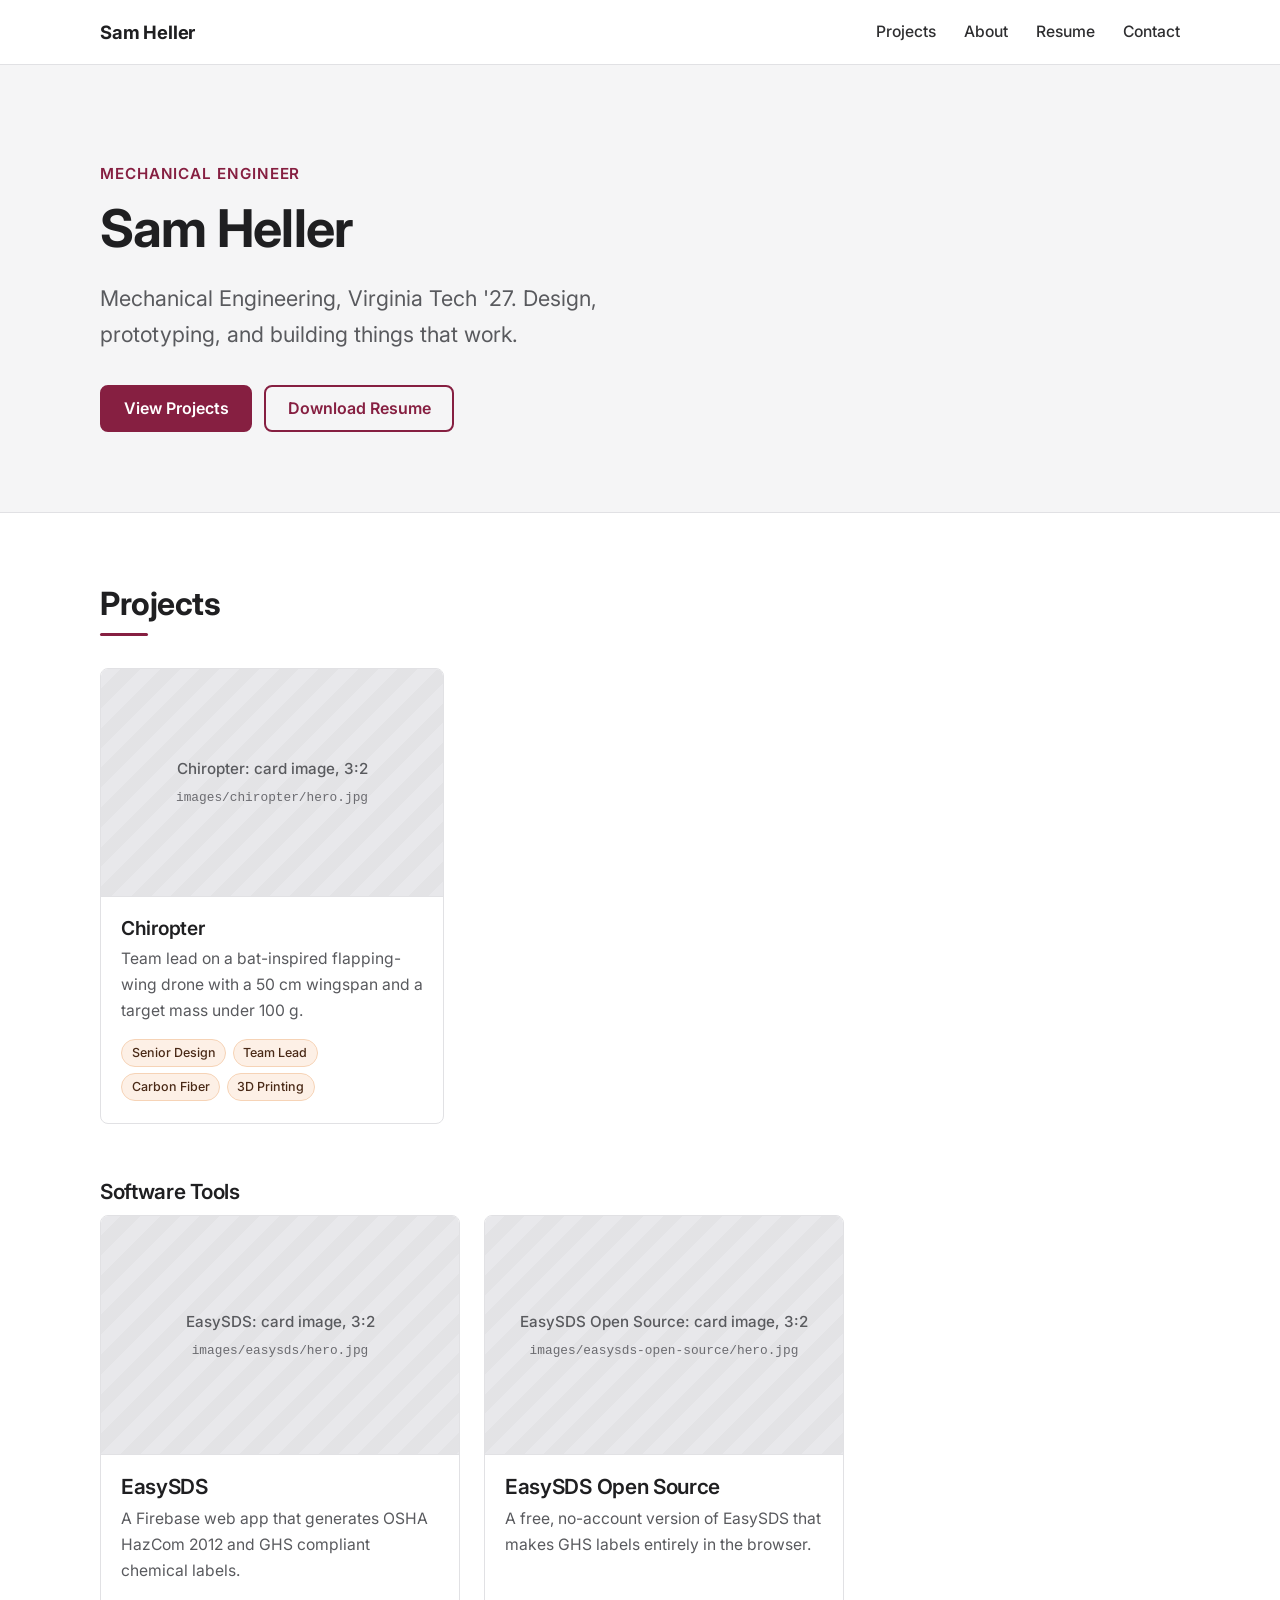
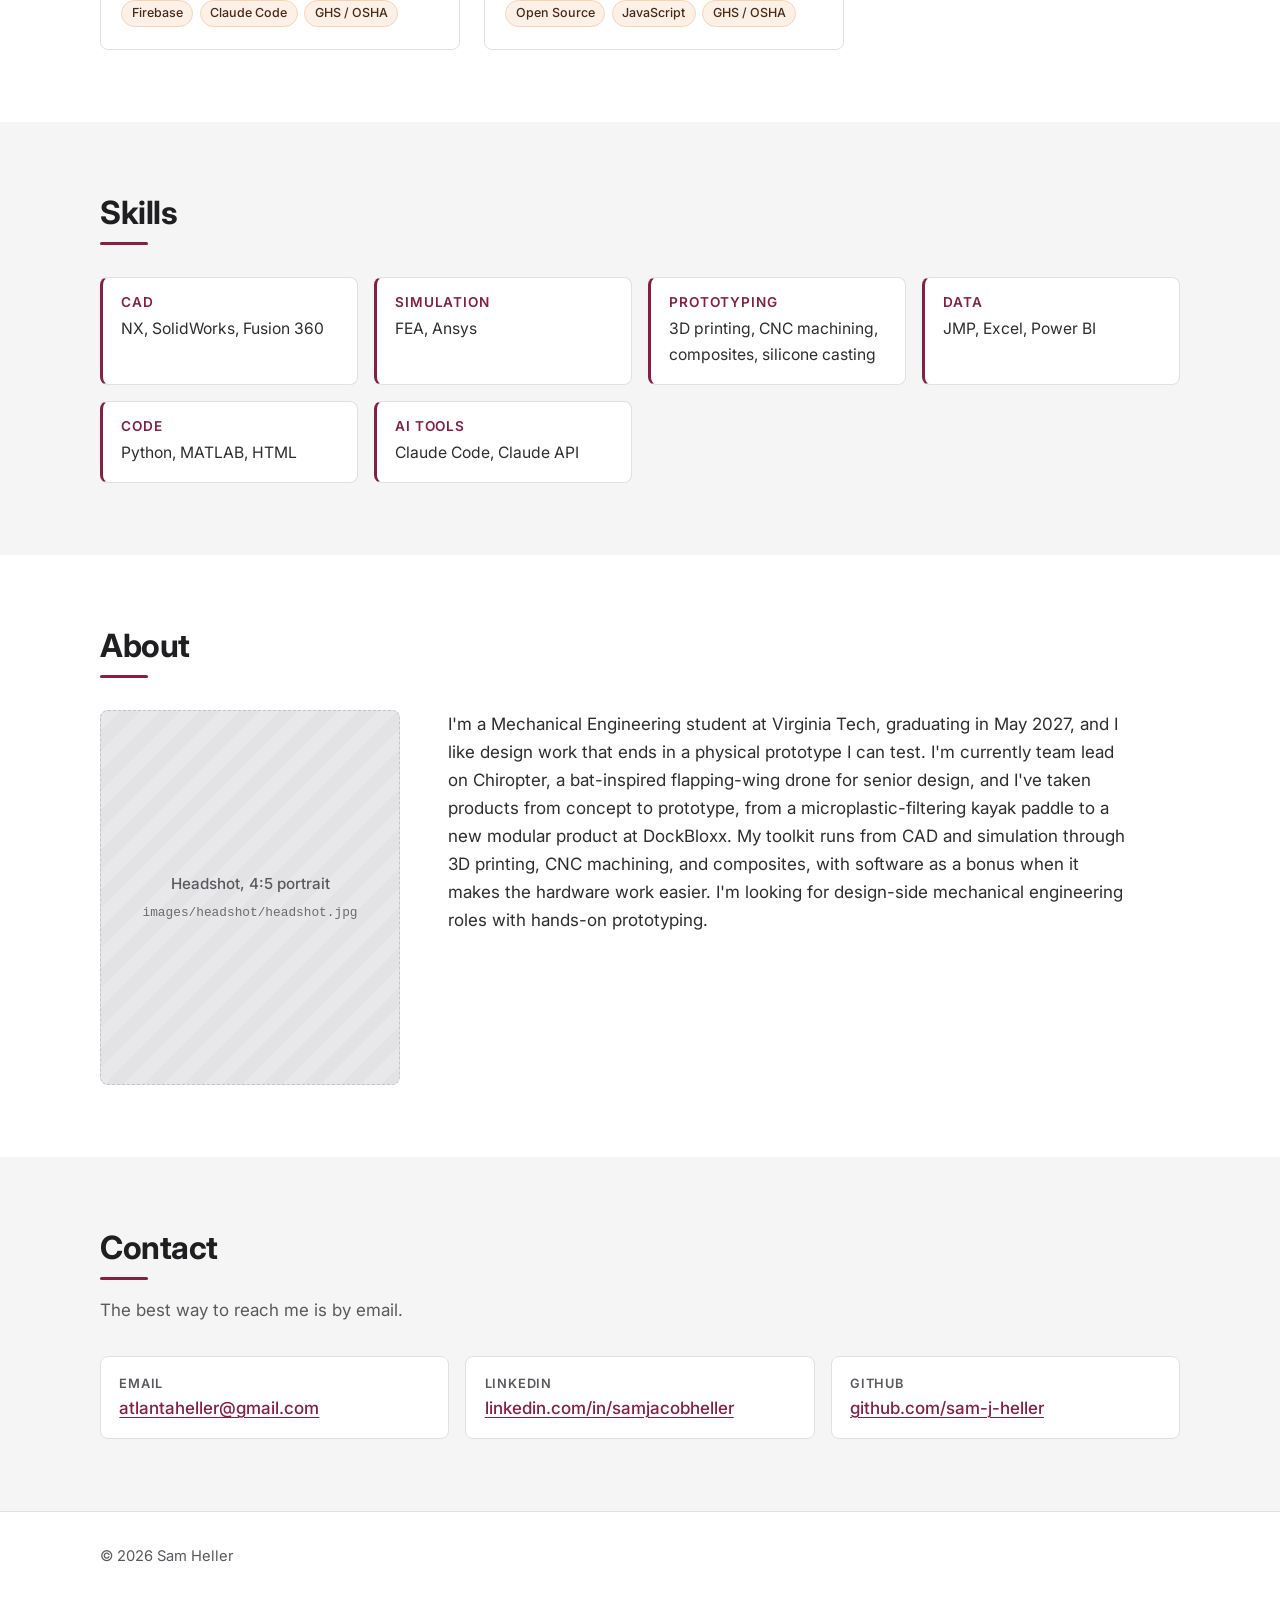
==== index.html @ e5d215e6 "Add EasySDS Open Source as its own project New page for the free, no-account version with Try It Liv" ====
<!DOCTYPE html>
<html lang="en">
<head>
  <meta charset="utf-8">
  <meta name="viewport" content="width=device-width, initial-scale=1">
  <title>Sam Heller | Mechanical Engineering Portfolio</title>
  <meta name="description" content="Sam Heller, Mechanical Engineering at Virginia Tech '27. Design, prototyping, and building things that work: flapping-wing drones, product design, composites, and CAD.">
  <meta property="og:type" content="website">
  <meta property="og:title" content="Sam Heller | Mechanical Engineering Portfolio">
  <meta property="og:description" content="Mechanical Engineering, Virginia Tech '27. Design, prototyping, and building things that work.">
  <!-- Open Graph requires an absolute URL, so this is the one place a full URL is used. -->
  <meta property="og:image" content="https://sam-j-heller.github.io/PersonalPortfolio/images/headshot/headshot.jpg">
  <meta property="og:url" content="https://sam-j-heller.github.io/PersonalPortfolio/">
  <link rel="icon" href="favicon.svg" type="image/svg+xml">
  <link rel="preconnect" href="https://fonts.googleapis.com">
  <link rel="preconnect" href="https://fonts.gstatic.com" crossorigin>
  <link rel="stylesheet" href="https://fonts.googleapis.com/css2?family=Inter:wght@400;500;600;700&amp;display=swap">
  <link rel="stylesheet" href="css/style.css">
  <script src="js/main.js"></script>
</head>
<body>
  <a class="skip-link" href="#main">Skip to content</a>

  <header class="site-header">
    <div class="container nav-bar">
      <a class="brand" href="index.html">Sam Heller</a>
      <button class="nav-toggle" type="button" aria-expanded="false" aria-controls="site-nav">
        <span class="visually-hidden">Menu</span>
        <span class="nav-toggle-bar" aria-hidden="true"></span>
      </button>
      <nav id="site-nav" class="site-nav" aria-label="Main">
        <ul>
          <li><a href="#projects">Projects</a></li>
          <li><a href="#about">About</a></li>
          <li><a href="resume/Sam_Heller_Resume.pdf" target="_blank" rel="noopener">Resume</a></li>
          <li><a href="#contact">Contact</a></li>
        </ul>
      </nav>
    </div>
  </header>

  <main id="main">

    <!-- ========== Hero ========== -->
    <section class="hero" aria-labelledby="hero-title">
      <div class="container">
        <p class="hero-eyebrow">Mechanical Engineer</p>
        <h1 id="hero-title">Sam Heller</h1>
        <p class="hero-tagline">Mechanical Engineering, Virginia Tech '27. Design, prototyping, and building things that work.</p>
        <div class="btn-row">
          <a class="btn btn-primary" href="#projects">View Projects</a>
          <a class="btn btn-secondary" href="resume/Sam_Heller_Resume.pdf" target="_blank" rel="noopener">Download Resume</a>
        </div>
      </div>
    </section>

    <!-- ========== Projects ========== -->
    <section id="projects" class="section" aria-labelledby="projects-title">
      <div class="container">
        <div class="section-head">
          <h2 id="projects-title">Projects</h2>
        </div>

        <div class="card-grid">

          <!-- Card: Chiropter -->
          <article class="card">
            <!-- REPLACE WITH: <img class="ratio-3x2" src="images/chiropter/hero.jpg" alt="Chiropter bat-inspired flapping-wing drone" loading="lazy" width="1600" height="1067"> -->
            <div class="ph ratio-3x2" role="img" aria-label="Placeholder for Chiropter project image">
              <span>Chiropter: card image, 3:2</span>
              <code>images/chiropter/hero.jpg</code>
            </div>
            <div class="card-body">
              <h3><a class="card-link" href="projects/chiropter.html">Chiropter</a></h3>
              <p>Team lead on a bat-inspired flapping-wing drone with a 50 cm wingspan and a target mass under 100 g.</p>
              <ul class="tags" aria-label="Tags">
                <li>Senior Design</li>
                <li>Team Lead</li>
                <li>Carbon Fiber</li>
                <li>3D Printing</li>
              </ul>
            </div>
          </article>

        </div>

        <!-- Software tools: secondary to the ME work above -->
        <div class="subsection">
          <h3>Software Tools</h3>
          <div class="card-grid card-grid-small">

            <!-- Card: EasySDS -->
            <article class="card">
              <!-- REPLACE WITH: <img class="ratio-3x2" src="images/easysds/hero.jpg" alt="EasySDS chemical label generator interface" loading="lazy" width="1600" height="1067"> -->
              <div class="ph ratio-3x2" role="img" aria-label="Placeholder for EasySDS project image">
                <span>EasySDS: card image, 3:2</span>
                <code>images/easysds/hero.jpg</code>
              </div>
              <div class="card-body">
                <h3><a class="card-link" href="projects/easysds.html">EasySDS</a></h3>
                <p>A Firebase web app that generates OSHA HazCom 2012 and GHS compliant chemical labels.</p>
                <ul class="tags" aria-label="Tags">
                  <li>Firebase</li>
                  <li>Claude Code</li>
                  <li>GHS / OSHA</li>
                </ul>
              </div>
            </article>

            <!-- Card: EasySDS Open Source -->
            <article class="card">
              <!-- REPLACE WITH: <img class="ratio-3x2" src="images/easysds-open-source/hero.jpg" alt="EasySDS Open Source label maker in the browser" loading="lazy" width="1600" height="1067"> -->
              <div class="ph ratio-3x2" role="img" aria-label="Placeholder for EasySDS Open Source project image">
                <span>EasySDS Open Source: card image, 3:2</span>
                <code>images/easysds-open-source/hero.jpg</code>
              </div>
              <div class="card-body">
                <h3><a class="card-link" href="projects/easysds-open-source.html">EasySDS Open Source</a></h3>
                <p>A free, no-account version of EasySDS that makes GHS labels entirely in the browser.</p>
                <ul class="tags" aria-label="Tags">
                  <li>Open Source</li>
                  <li>JavaScript</li>
                  <li>GHS / OSHA</li>
                </ul>
              </div>
            </article>

          </div>
        </div>
      </div>
    </section>

    <!-- ========== Skills ========== -->
    <section id="skills" class="section section-alt" aria-labelledby="skills-title">
      <div class="container">
        <div class="section-head">
          <h2 id="skills-title">Skills</h2>
        </div>
        <div class="skills-grid">
          <div class="skill-group">
            <h3>CAD</h3>
            <p>NX, SolidWorks, Fusion 360</p>
          </div>
          <div class="skill-group">
            <h3>Simulation</h3>
            <p>FEA, Ansys</p>
          </div>
          <div class="skill-group">
            <h3>Prototyping</h3>
            <p>3D printing, CNC machining, composites, silicone casting</p>
          </div>
          <div class="skill-group">
            <h3>Data</h3>
            <p>JMP, Excel, Power BI</p>
          </div>
          <div class="skill-group">
            <h3>Code</h3>
            <p>Python, MATLAB, HTML</p>
          </div>
          <div class="skill-group">
            <h3>AI Tools</h3>
            <p>Claude Code, Claude API</p>
          </div>
        </div>
      </div>
    </section>

    <!-- ========== About ========== -->
    <section id="about" class="section" aria-labelledby="about-title">
      <div class="container">
        <div class="section-head">
          <h2 id="about-title">About</h2>
        </div>
        <div class="about-grid">
          <!-- REPLACE WITH: <img class="ratio-4x5" src="images/headshot/headshot.jpg" alt="Sam Heller" width="800" height="1000"> -->
          <div class="ph ratio-4x5" role="img" aria-label="Placeholder for headshot of Sam Heller">
            <span>Headshot, 4:5 portrait</span>
            <code>images/headshot/headshot.jpg</code>
          </div>
          <div class="about-text">
            <!-- DRAFT: Sam to edit -->
            <p>I'm a Mechanical Engineering student at Virginia Tech, graduating in May 2027, and I like design work that ends in a physical prototype I can test. I'm currently team lead on Chiropter, a bat-inspired flapping-wing drone for senior design, and I've taken products from concept to prototype, from a microplastic-filtering kayak paddle to a new modular product at DockBloxx. My toolkit runs from CAD and simulation through 3D printing, CNC machining, and composites, with software as a bonus when it makes the hardware work easier. I'm looking for design-side mechanical engineering roles with hands-on prototyping.</p>
          </div>
        </div>
      </div>
    </section>

    <!-- ========== Contact ========== -->
    <section id="contact" class="section section-alt" aria-labelledby="contact-title">
      <div class="container">
        <div class="section-head">
          <h2 id="contact-title">Contact</h2>
          <p>The best way to reach me is by email.</p>
        </div>
        <ul class="contact-list">
          <li>
            <span class="contact-label">Email</span>
            <a href="mailto:atlantaheller@gmail.com">atlantaheller@gmail.com</a>
          </li>
          <li>
            <span class="contact-label">LinkedIn</span>
            <a href="https://www.linkedin.com/in/samjacobheller" target="_blank" rel="noopener">linkedin.com/in/samjacobheller</a>
          </li>
          <li>
            <span class="contact-label">GitHub</span>
            <a href="https://github.com/sam-j-heller" target="_blank" rel="noopener">github.com/sam-j-heller</a>
          </li>
        </ul>
      </div>
    </section>

  </main>

  <footer class="site-footer">
    <div class="container">
      <p>&copy; 2026 Sam Heller</p>
    </div>
  </footer>
</body>
</html>
---- css/style.css ----
/* ==========================================================================
   Sam Heller portfolio: shared stylesheet
   ========================================================================== */

:root {
  --maroon: #861F41;        /* Chicago Maroon: primary accent */
  --maroon-dark: #6a1833;
  --orange: #E5751F;        /* Burnt Orange: small highlights only */
  --orange-tint: #fdf0e6;
  --text: #2e2e30;
  --muted: #595a5e;
  --bg: #ffffff;
  --bg-alt: #f5f5f6;
  --border: #e1e1e4;
  --ph-bg: #e8e8eb;
  --radius: 8px;
  --max: 1120px;
  --header-h: 64px;
  --font: "Inter", system-ui, -apple-system, "Segoe UI", Roboto, Helvetica, Arial, sans-serif;
}

*,
*::before,
*::after { box-sizing: border-box; }

html {
  scroll-behavior: smooth;
  -webkit-text-size-adjust: 100%;
}

@media (prefers-reduced-motion: reduce) {
  html { scroll-behavior: auto; }
  *, *::before, *::after { transition: none !important; }
}

body {
  margin: 0;
  font-family: var(--font);
  font-size: 1.0625rem;
  line-height: 1.65;
  color: var(--text);
  background: var(--bg);
  overflow-x: hidden;
}

img { max-width: 100%; display: block; }

h1, h2, h3 {
  line-height: 1.2;
  color: #1f1f21;
  margin: 0 0 0.5em;
  letter-spacing: -0.015em;
}
h1 { font-size: clamp(2.1rem, 5vw, 3.25rem); font-weight: 700; }
h2 { font-size: clamp(1.5rem, 3vw, 2rem); font-weight: 700; }
h3 { font-size: 1.2rem; font-weight: 600; }

p { margin: 0 0 1em; }

a {
  color: var(--maroon);
  text-decoration-thickness: 1px;
  text-underline-offset: 3px;
}
a:hover { text-decoration-color: var(--orange); text-decoration-thickness: 2px; }

:focus-visible {
  outline: 3px solid var(--maroon);
  outline-offset: 3px;
  border-radius: 2px;
}

.container {
  width: 100%;
  max-width: var(--max);
  margin: 0 auto;
  padding: 0 1.25rem;
}

.visually-hidden {
  position: absolute !important;
  width: 1px; height: 1px;
  padding: 0; margin: -1px;
  overflow: hidden; clip: rect(0 0 0 0);
  white-space: nowrap; border: 0;
}

.skip-link {
  position: absolute;
  left: 1rem; top: -100px;
  z-index: 100;
  background: var(--maroon);
  color: #fff;
  padding: 0.6rem 1rem;
  border-radius: var(--radius);
}
.skip-link:focus { top: 0.75rem; }

/* ---------- Header / nav ---------- */

.site-header {
  position: sticky;
  top: 0;
  z-index: 50;
  background: rgba(255, 255, 255, 0.96);
  border-bottom: 1px solid var(--border);
}

.nav-bar {
  display: flex;
  align-items: center;
  justify-content: space-between;
  min-height: var(--header-h);
  gap: 1rem;
}

.brand {
  font-weight: 700;
  font-size: 1.15rem;
  color: #1f1f21;
  text-decoration: none;
  letter-spacing: -0.01em;
}
.brand:hover { color: var(--maroon); }

.site-nav ul {
  list-style: none;
  margin: 0;
  padding: 0;
  display: flex;
  flex-wrap: wrap;
  gap: 0.25rem 1.75rem;
}

.site-nav a {
  position: relative;
  display: inline-block;
  padding: 0.35rem 0;
  color: var(--text);
  font-weight: 500;
  font-size: 0.98rem;
  text-decoration: none;
}
.site-nav a::after {
  content: "";
  position: absolute;
  left: 0; right: 0; bottom: 0;
  height: 2px;
  background: var(--maroon);
  transform: scaleX(0);
  transform-origin: left;
  transition: transform 0.2s ease;
}
.site-nav a:hover { color: var(--maroon); }
.site-nav a:hover::after,
.site-nav a:focus-visible::after { transform: scaleX(1); }

.nav-toggle {
  display: none;
  align-items: center;
  justify-content: center;
  width: 44px; height: 44px;
  padding: 0;
  background: transparent;
  border: 1px solid var(--border);
  border-radius: var(--radius);
  cursor: pointer;
}
.nav-toggle-bar,
.nav-toggle-bar::before,
.nav-toggle-bar::after {
  display: block;
  width: 20px; height: 2px;
  background: var(--text);
  border-radius: 1px;
  transition: transform 0.2s ease, background 0.2s ease;
}
.nav-toggle-bar { position: relative; }
.nav-toggle-bar::before,
.nav-toggle-bar::after { content: ""; position: absolute; left: 0; }
.nav-toggle-bar::before { top: -6px; }
.nav-toggle-bar::after { top: 6px; }
.nav-toggle[aria-expanded="true"] .nav-toggle-bar { background: transparent; }
.nav-toggle[aria-expanded="true"] .nav-toggle-bar::before { transform: translateY(6px) rotate(45deg); }
.nav-toggle[aria-expanded="true"] .nav-toggle-bar::after { transform: translateY(-6px) rotate(-45deg); }

@media (max-width: 720px) {
  /* The .js class is added by main.js; without JS the nav simply wraps. */
  .js .nav-toggle { display: inline-flex; }
  .js .site-nav {
    display: none;
    position: absolute;
    top: 100%; left: 0; right: 0;
    background: #fff;
    border-bottom: 1px solid var(--border);
    box-shadow: 0 8px 16px rgba(0, 0, 0, 0.06);
  }
  .js .site-nav.is-open { display: block; }
  .js .site-nav ul {
    flex-direction: column;
    gap: 0;
    padding: 0.5rem 1.25rem 1rem;
  }
  .js .site-nav a { display: block; padding: 0.75rem 0; }
  .js .site-nav li + li { border-top: 1px solid var(--border); }
  .js .site-nav a::after { display: none; }
}

/* ---------- Buttons ---------- */

.btn {
  display: inline-flex;
  align-items: center;
  gap: 0.5rem;
  padding: 0.75rem 1.35rem;
  border-radius: var(--radius);
  border: 2px solid var(--maroon);
  font-weight: 600;
  font-size: 1rem;
  line-height: 1.2;
  text-decoration: none;
  transition: background 0.15s ease, color 0.15s ease, border-color 0.15s ease;
}
.btn-primary { background: var(--maroon); color: #fff; }
.btn-primary:hover { background: var(--maroon-dark); border-color: var(--orange); }
.btn-secondary { background: transparent; color: var(--maroon); }
.btn-secondary:hover { background: var(--orange-tint); border-color: var(--orange); }

.btn-row { display: flex; flex-wrap: wrap; gap: 0.75rem; }

/* ---------- Sections ---------- */

.section { padding: 4.5rem 0; scroll-margin-top: var(--header-h); }
.section-alt { background: var(--bg-alt); }

.section-head { margin-bottom: 2rem; }
.section-head h2::after {
  content: "";
  display: block;
  width: 48px; height: 3px;
  margin-top: 0.6rem;
  background: var(--maroon);
  border-radius: 2px;
}
.section-head p { color: var(--muted); max-width: 60ch; margin-top: 0.75rem; }

.subsection { margin-top: 3.5rem; }
.subsection h3 { font-size: 1.3rem; }

/* ---------- Hero ---------- */

.hero {
  padding: 6rem 0 5rem;
  background: var(--bg-alt);
  border-bottom: 1px solid var(--border);
}
.hero-eyebrow {
  color: var(--maroon);
  font-weight: 600;
  font-size: 0.95rem;
  letter-spacing: 0.06em;
  text-transform: uppercase;
  margin-bottom: 0.75rem;
}
.hero h1 { margin-bottom: 0.4em; }
.hero-tagline {
  font-size: clamp(1.1rem, 2.2vw, 1.35rem);
  color: var(--muted);
  max-width: 44ch;
  margin-bottom: 2rem;
}

/* ---------- Image placeholders + media ---------- */
/* A placeholder (.ph) and its replacement <img> share the same ratio class,
   so swapping one for the other does not change the layout. */

.ratio-16x9 { aspect-ratio: 16 / 9; }
.ratio-3x2  { aspect-ratio: 3 / 2; }
.ratio-4x3  { aspect-ratio: 4 / 3; }
.ratio-4x5  { aspect-ratio: 4 / 5; }

img.ratio-16x9, img.ratio-3x2, img.ratio-4x3, img.ratio-4x5 {
  width: 100%;
  height: auto;
  object-fit: cover;
  background: var(--ph-bg);
}

.ph {
  width: 100%;
  display: flex;
  flex-direction: column;
  align-items: center;
  justify-content: center;
  gap: 0.35rem;
  padding: 1rem;
  text-align: center;
  color: var(--muted);
  font-size: 0.95rem;
  font-weight: 500;
  background:
    repeating-linear-gradient(135deg, transparent 0 14px, rgba(0, 0, 0, 0.025) 14px 28px),
    var(--ph-bg);
  border: 1px dashed #c4c4ca;
}
.ph code {
  font-size: 0.8rem;
  font-weight: 400;
  color: #6b6b70;
  word-break: break-all;
}

/* ---------- Project cards ---------- */

.card-grid {
  display: grid;
  grid-template-columns: repeat(auto-fill, minmax(min(100%, 300px), 1fr));
  gap: 1.5rem;
}

.card {
  position: relative;
  display: flex;
  flex-direction: column;
  background: #fff;
  border: 1px solid var(--border);
  border-radius: var(--radius);
  overflow: hidden;
  transition: box-shadow 0.2s ease, transform 0.2s ease, border-color 0.2s ease;
}
.card:hover {
  border-color: var(--orange);
  box-shadow: 0 10px 24px rgba(0, 0, 0, 0.08);
  transform: translateY(-2px);
}
.card:focus-within { outline: 3px solid var(--maroon); outline-offset: 3px; }
.card .ph, .card img { border: 0; border-bottom: 1px solid var(--border); }

.card-body { padding: 1.25rem 1.25rem 1.4rem; display: flex; flex-direction: column; flex: 1; }
.card-body h3 { margin-bottom: 0.4rem; }
.card-body p { color: var(--muted); font-size: 0.98rem; flex: 1; }

.card-link { color: #1f1f21; text-decoration: none; }
.card-link:focus-visible { outline: none; }
/* Makes the whole card clickable while keeping a single link in the markup. */
.card-link::after { content: ""; position: absolute; inset: 0; }
.card:hover .card-link { color: var(--maroon); }

.card-grid-small { grid-template-columns: repeat(auto-fill, minmax(min(100%, 300px), 360px)); }

/* ---------- Tags ---------- */

.tags {
  list-style: none;
  margin: 0;
  padding: 0;
  display: flex;
  flex-wrap: wrap;
  gap: 0.4rem;
}
.tags li {
  font-size: 0.78rem;
  font-weight: 500;
  color: #4a2a17;
  background: var(--orange-tint);
  border: 1px solid #f6d3b6;
  padding: 0.15rem 0.6rem;
  border-radius: 999px;
}

/* ---------- Skills ---------- */

.skills-grid {
  display: grid;
  grid-template-columns: repeat(auto-fill, minmax(min(100%, 240px), 1fr));
  gap: 1rem;
}
.skill-group {
  background: #fff;
  border: 1px solid var(--border);
  border-left: 3px solid var(--maroon);
  border-radius: var(--radius);
  padding: 1rem 1.15rem;
}
.skill-group h3 {
  font-size: 0.85rem;
  text-transform: uppercase;
  letter-spacing: 0.06em;
  color: var(--maroon);
  margin-bottom: 0.35rem;
}
.skill-group p { margin: 0; font-size: 0.98rem; }

/* ---------- About ---------- */

.about-grid {
  display: grid;
  grid-template-columns: minmax(0, 300px) minmax(0, 1fr);
  gap: 3rem;
  align-items: start;
}
.about-grid .ph, .about-grid img { border-radius: var(--radius); }
.about-text p { max-width: 62ch; }

@media (max-width: 720px) {
  .about-grid { grid-template-columns: 1fr; gap: 1.75rem; }
  .about-grid .ph, .about-grid img { max-width: 280px; }
}

/* ---------- Contact ---------- */

.contact-list {
  list-style: none;
  margin: 0;
  padding: 0;
  display: grid;
  grid-template-columns: repeat(auto-fill, minmax(min(100%, 260px), 1fr));
  gap: 1rem;
}
.contact-list li {
  background: #fff;
  border: 1px solid var(--border);
  border-radius: var(--radius);
  padding: 1rem 1.15rem;
}
.contact-label {
  display: block;
  font-size: 0.8rem;
  font-weight: 600;
  text-transform: uppercase;
  letter-spacing: 0.06em;
  color: var(--muted);
}
.contact-list a { font-weight: 500; word-break: break-word; }

/* ---------- Footer ---------- */

.site-footer {
  border-top: 1px solid var(--border);
  padding: 2rem 0;
  color: var(--muted);
  font-size: 0.92rem;
}
.site-footer p { margin: 0; }

/* ---------- Project pages ---------- */

.project-head { padding-block: 3rem 2rem; }
.back-link {
  display: inline-block;
  margin-bottom: 1.5rem;
  font-weight: 500;
  font-size: 0.95rem;
  text-decoration: none;
}
.back-link:hover { text-decoration: underline; text-decoration-color: var(--orange); }

.lede {
  font-size: clamp(1.1rem, 2vw, 1.3rem);
  color: var(--muted);
  max-width: 60ch;
}

.facts {
  display: grid;
  grid-template-columns: repeat(auto-fit, minmax(min(100%, 200px), 1fr));
  gap: 1rem 2rem;
  margin: 2rem 0 0;
  padding: 1.25rem 0;
  border-top: 1px solid var(--border);
  border-bottom: 1px solid var(--border);
}
.facts dt {
  font-size: 0.78rem;
  font-weight: 600;
  text-transform: uppercase;
  letter-spacing: 0.06em;
  color: var(--maroon);
}
.facts dd { margin: 0.15rem 0 0; font-size: 0.98rem; }

.project-head .btn-row { margin-top: 1.75rem; }

.project-hero .ph, .project-hero img { border-radius: var(--radius); }

.prose { max-width: 72ch; padding: 3rem 0 1rem; }
.prose section { margin-bottom: 2.5rem; scroll-margin-top: var(--header-h); }
.prose ul { padding-left: 1.25rem; margin: 0 0 1em; }
.prose li { margin-bottom: 0.5rem; }
.prose li strong { color: #1f1f21; }

/* Bracketed "[Add: ...]" notes for Sam to fill in. Search the HTML for "todo". */
.todo {
  background: var(--orange-tint);
  color: #6b3410;
  padding: 0 0.3em;
  border-radius: 3px;
  font-style: italic;
}

/* Comparison tables scroll sideways on their own at phone width. */
.table-wrap { overflow-x: auto; margin: 0 0 1em; }
.compare {
  width: 100%;
  min-width: 560px;
  border-collapse: collapse;
  font-size: 0.95rem;
}
.compare th, .compare td {
  text-align: left;
  vertical-align: top;
  padding: 0.6rem 0.75rem;
  border-bottom: 1px solid var(--border);
}
.compare thead th {
  font-size: 0.78rem;
  text-transform: uppercase;
  letter-spacing: 0.06em;
  color: var(--maroon);
  border-bottom: 2px solid var(--maroon);
}
.compare tbody th { font-weight: 600; color: #1f1f21; white-space: nowrap; }

.gallery {
  display: grid;
  grid-template-columns: repeat(2, minmax(0, 1fr));
  gap: 1.25rem;
  margin: 0 0 3rem;
}
.gallery figure { margin: 0; }
.gallery .ph, .gallery img { border-radius: var(--radius); }
.gallery figcaption { font-size: 0.9rem; color: var(--muted); margin-top: 0.5rem; }

@media (max-width: 600px) {
  .gallery { grid-template-columns: 1fr; }
  .section { padding: 3.25rem 0; }
  .hero { padding: 4rem 0 3.5rem; }
}

.project-foot {
  border-top: 1px solid var(--border);
  padding-block: 1.5rem 3rem;
}
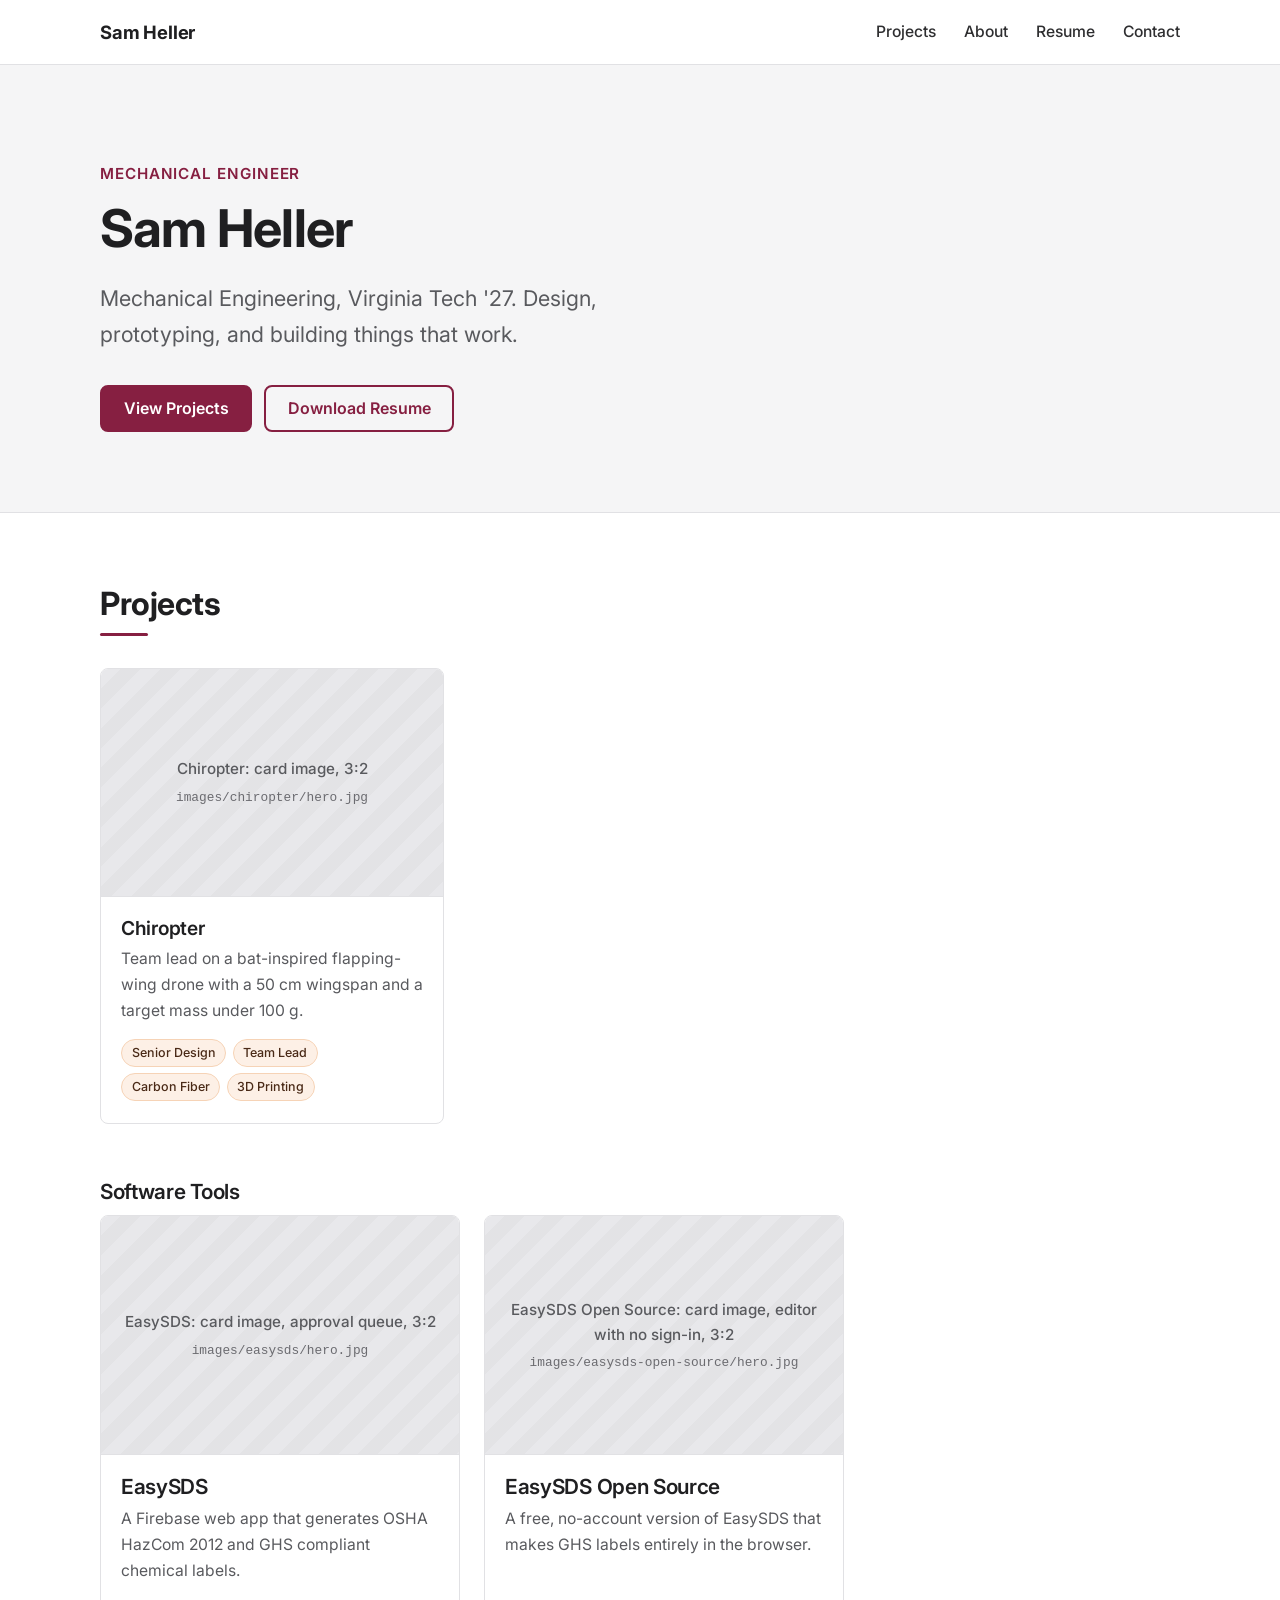
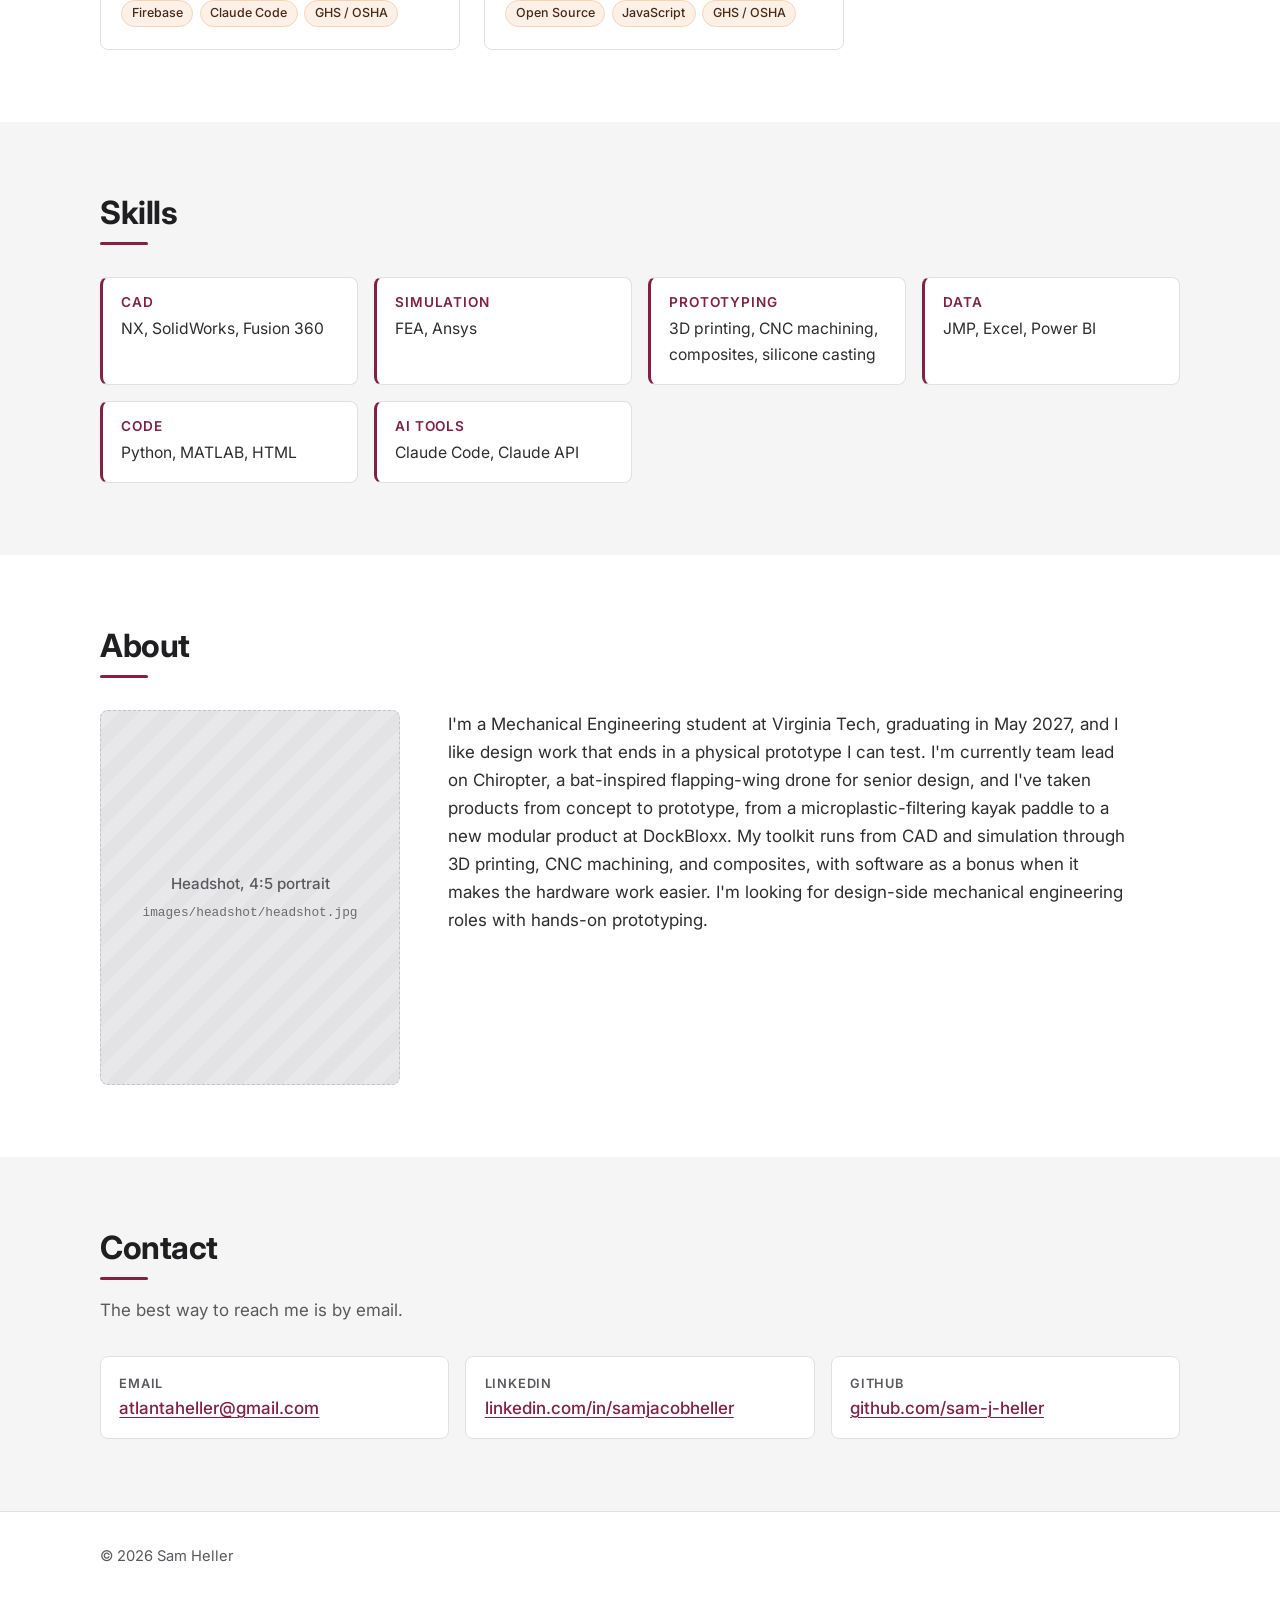
==== commit d4a776f9: "Retarget EasySDS photos to show what differs between versions Main EasySDS shots now cover sign-in, " ====
--- a/index.html
+++ b/index.html
@@ -91,9 +91,9 @@
 
             <!-- Card: EasySDS -->
             <article class="card">
-              <!-- REPLACE WITH: <img class="ratio-3x2" src="images/easysds/hero.jpg" alt="EasySDS chemical label generator interface" loading="lazy" width="1600" height="1067"> -->
+              <!-- REPLACE WITH: <img class="ratio-3x2" src="images/easysds/hero.jpg" alt="EasySDS approval queue with a label preview open for review" loading="lazy" width="1600" height="1067"> -->
               <div class="ph ratio-3x2" role="img" aria-label="Placeholder for EasySDS project image">
-                <span>EasySDS: card image, 3:2</span>
+                <span>EasySDS: card image, approval queue, 3:2</span>
                 <code>images/easysds/hero.jpg</code>
               </div>
               <div class="card-body">
@@ -109,9 +109,9 @@
 
             <!-- Card: EasySDS Open Source -->
             <article class="card">
-              <!-- REPLACE WITH: <img class="ratio-3x2" src="images/easysds-open-source/hero.jpg" alt="EasySDS Open Source label maker in the browser" loading="lazy" width="1600" height="1067"> -->
+              <!-- REPLACE WITH: <img class="ratio-3x2" src="images/easysds-open-source/hero.jpg" alt="EasySDS Open Source label editor open in the browser with no sign-in" loading="lazy" width="1600" height="1067"> -->
               <div class="ph ratio-3x2" role="img" aria-label="Placeholder for EasySDS Open Source project image">
-                <span>EasySDS Open Source: card image, 3:2</span>
+                <span>EasySDS Open Source: card image, editor with no sign-in, 3:2</span>
                 <code>images/easysds-open-source/hero.jpg</code>
               </div>
               <div class="card-body">
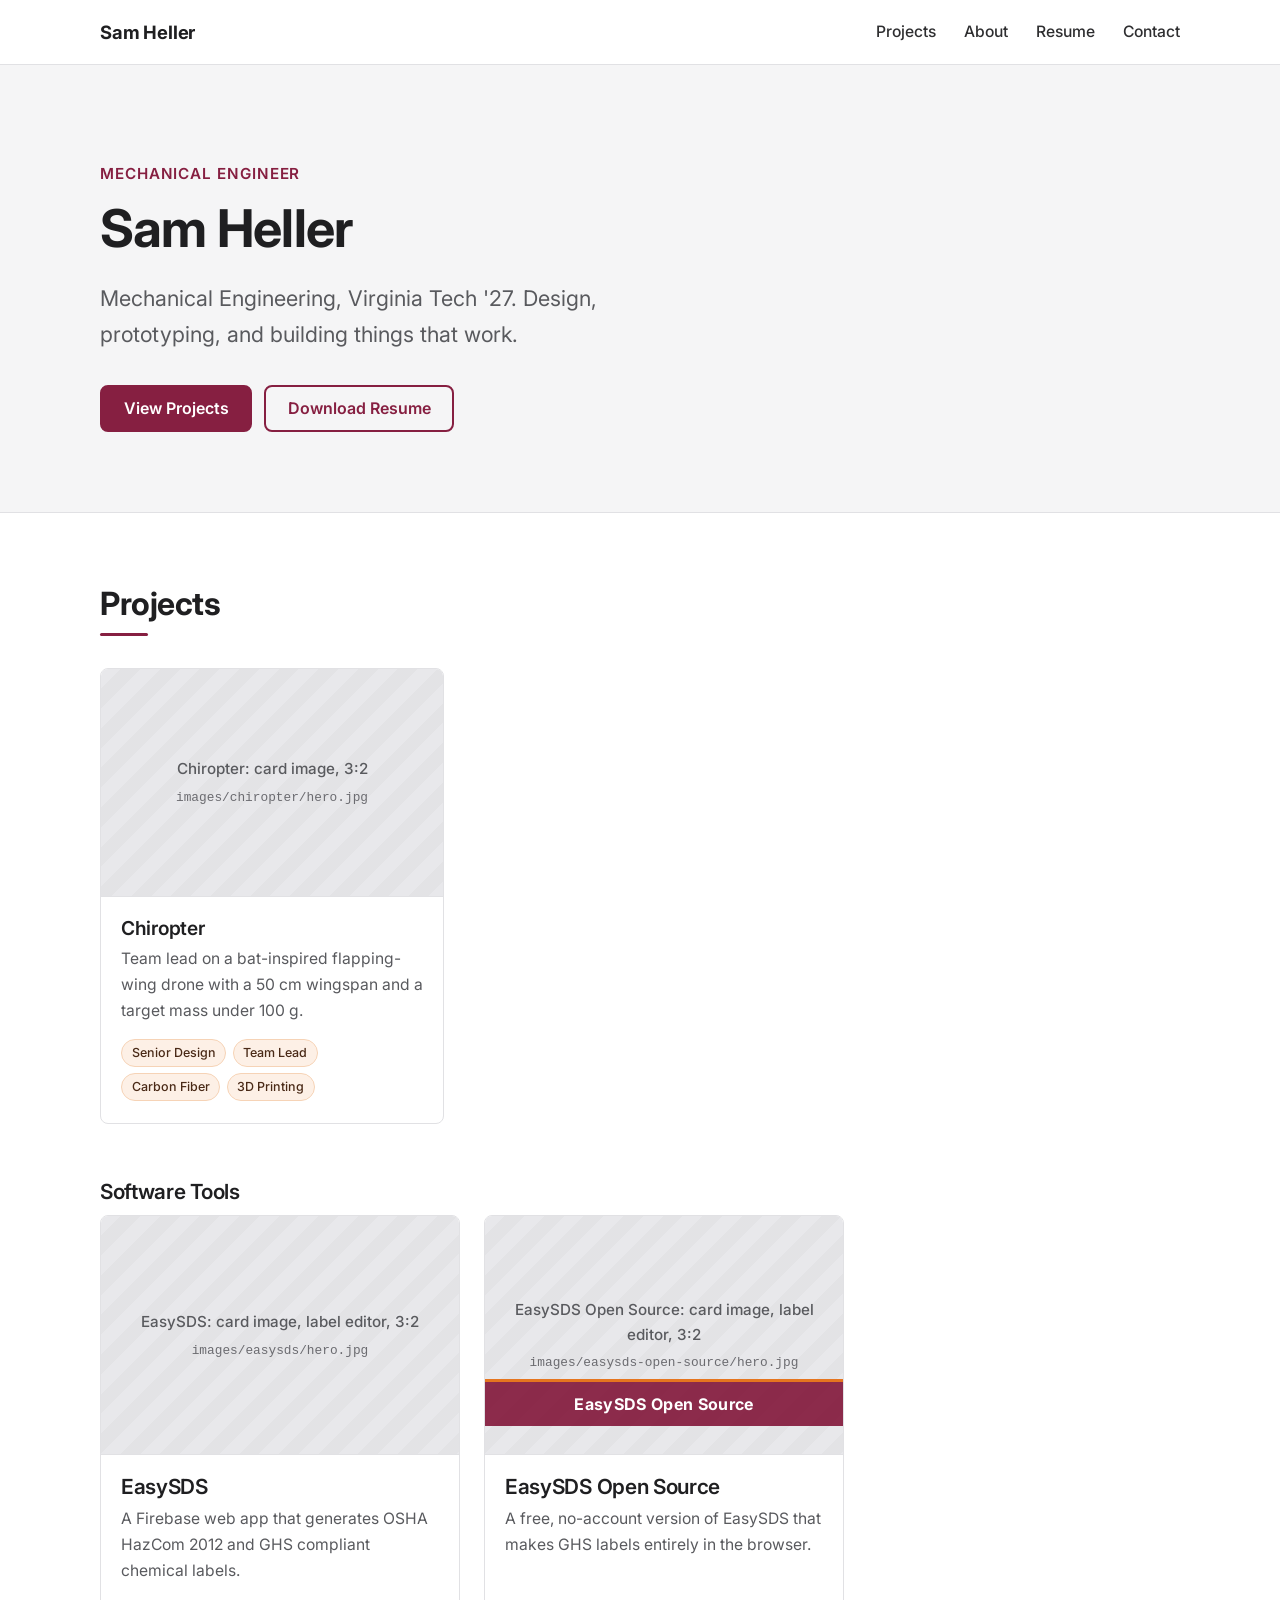
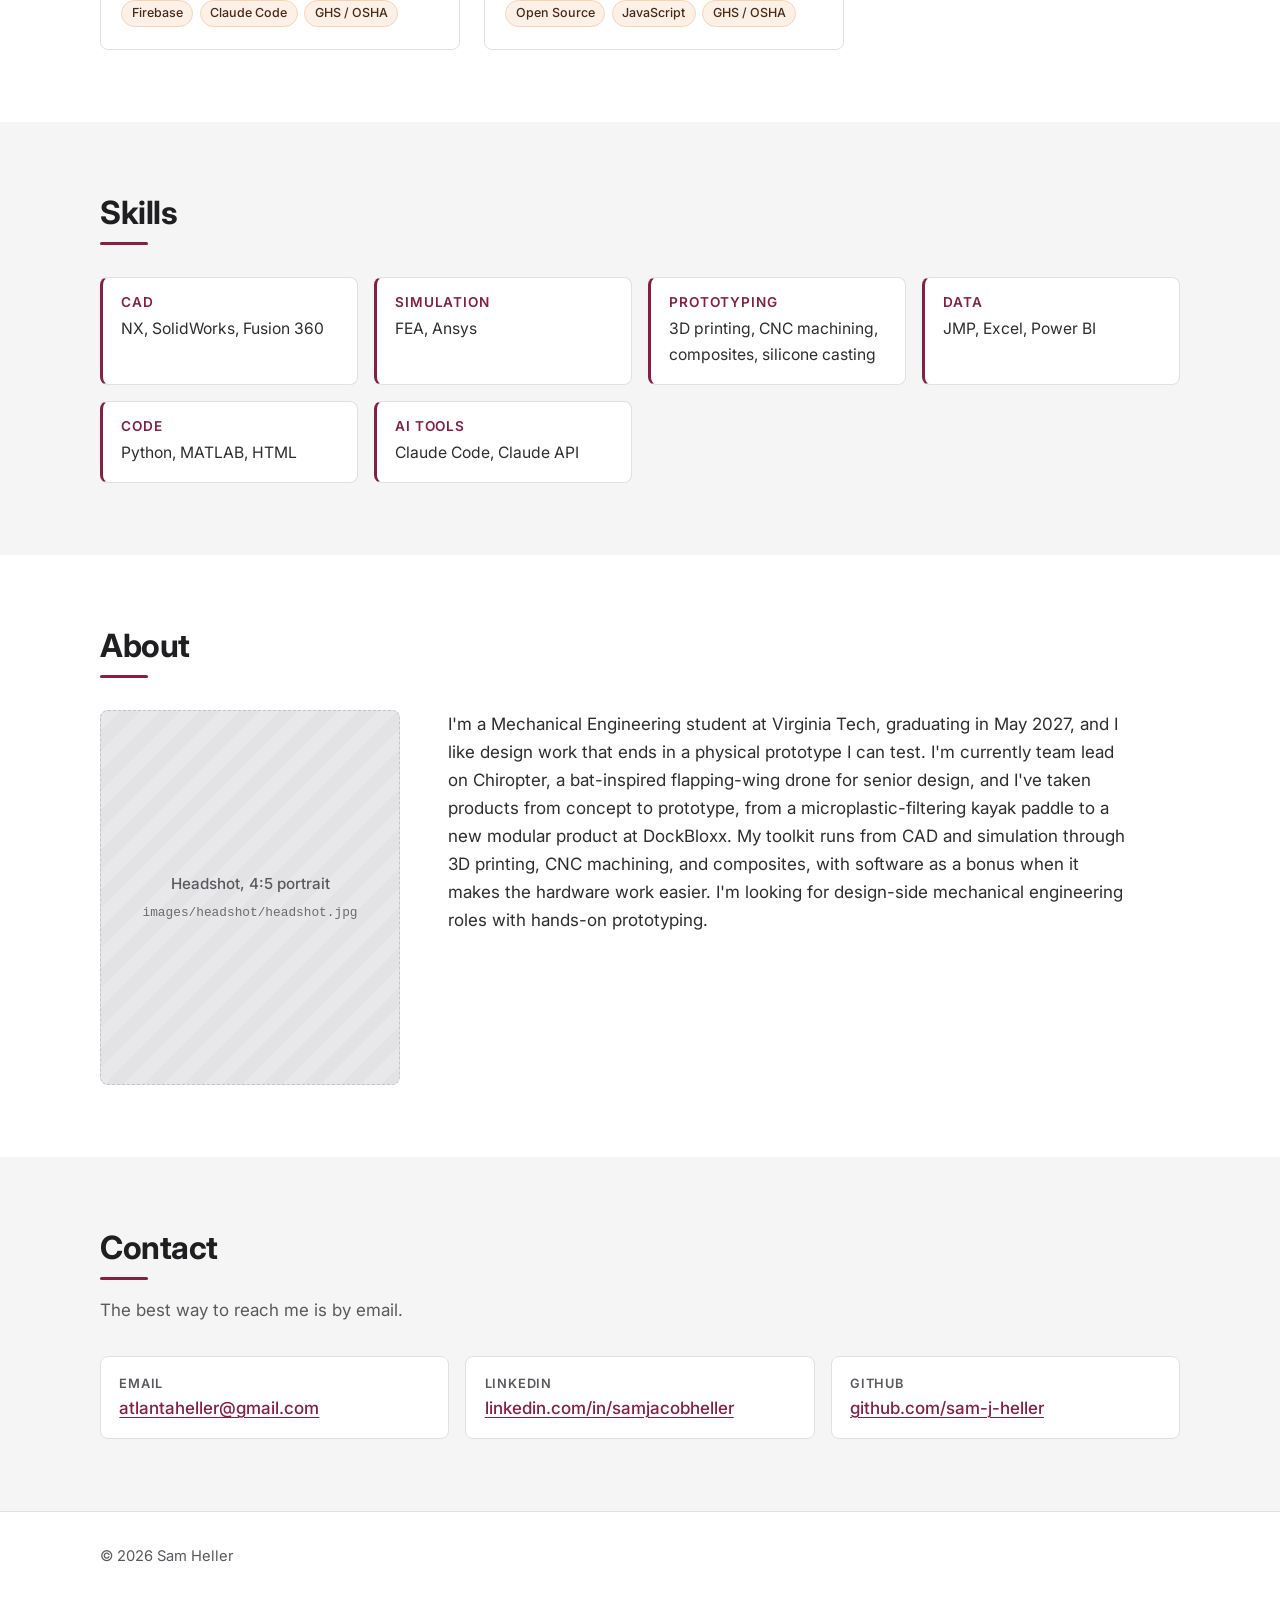
==== commit 04675078: "Add tool cover images and an Open Source banner Both EasySDS pages now lead with a cover shot of the" ====
--- a/index.html
+++ b/index.html
@@ -91,9 +91,9 @@
 
             <!-- Card: EasySDS -->
             <article class="card">
-              <!-- REPLACE WITH: <img class="ratio-3x2" src="images/easysds/hero.jpg" alt="EasySDS approval queue with a label preview open for review" loading="lazy" width="1600" height="1067"> -->
+              <!-- REPLACE WITH: <img class="ratio-3x2" src="images/easysds/hero.jpg" alt="EasySDS label editor with a finished GHS chemical label" loading="lazy" width="1600" height="1067"> -->
               <div class="ph ratio-3x2" role="img" aria-label="Placeholder for EasySDS project image">
-                <span>EasySDS: card image, approval queue, 3:2</span>
+                <span>EasySDS: card image, label editor, 3:2</span>
                 <code>images/easysds/hero.jpg</code>
               </div>
               <div class="card-body">
@@ -109,10 +109,13 @@
 
             <!-- Card: EasySDS Open Source -->
             <article class="card">
-              <!-- REPLACE WITH: <img class="ratio-3x2" src="images/easysds-open-source/hero.jpg" alt="EasySDS Open Source label editor open in the browser with no sign-in" loading="lazy" width="1600" height="1067"> -->
-              <div class="ph ratio-3x2" role="img" aria-label="Placeholder for EasySDS Open Source project image">
-                <span>EasySDS Open Source: card image, editor with no sign-in, 3:2</span>
-                <code>images/easysds-open-source/hero.jpg</code>
+              <div class="cover">
+                <!-- REPLACE WITH: <img class="ratio-3x2" src="images/easysds-open-source/hero.jpg" alt="EasySDS Open Source label editor with a finished GHS chemical label" loading="lazy" width="1600" height="1067"> -->
+                <div class="ph ratio-3x2" role="img" aria-label="Placeholder for EasySDS Open Source project image">
+                  <span>EasySDS Open Source: card image, label editor, 3:2</span>
+                  <code>images/easysds-open-source/hero.jpg</code>
+                </div>
+                <span class="cover-banner" aria-hidden="true">EasySDS Open Source</span>
               </div>
               <div class="card-body">
                 <h3><a class="card-link" href="projects/easysds-open-source.html">EasySDS Open Source</a></h3>
--- a/css/style.css
+++ b/css/style.css
@@ -310,6 +310,25 @@
   word-break: break-all;
 }
 
+/* Cover with a banner drawn across it in code (EasySDS Open Source),
+   so one screenshot can serve two projects. Works over a .ph or an <img>. */
+.cover { position: relative; overflow: hidden; }
+.project-hero .cover { border-radius: var(--radius); }
+.cover-banner {
+  position: absolute;
+  left: 0; right: 0; bottom: 12%;
+  padding: 0.55em 1em;
+  background: rgba(134, 31, 65, 0.94);
+  border-top: 3px solid var(--orange);
+  color: #fff;
+  font-weight: 700;
+  font-size: clamp(0.95rem, 2.6vw, 1.6rem);
+  letter-spacing: 0.02em;
+  text-align: center;
+  pointer-events: none;
+}
+.card .cover-banner { font-size: 1rem; }
+
 /* ---------- Project cards ---------- */
 
 .card-grid {
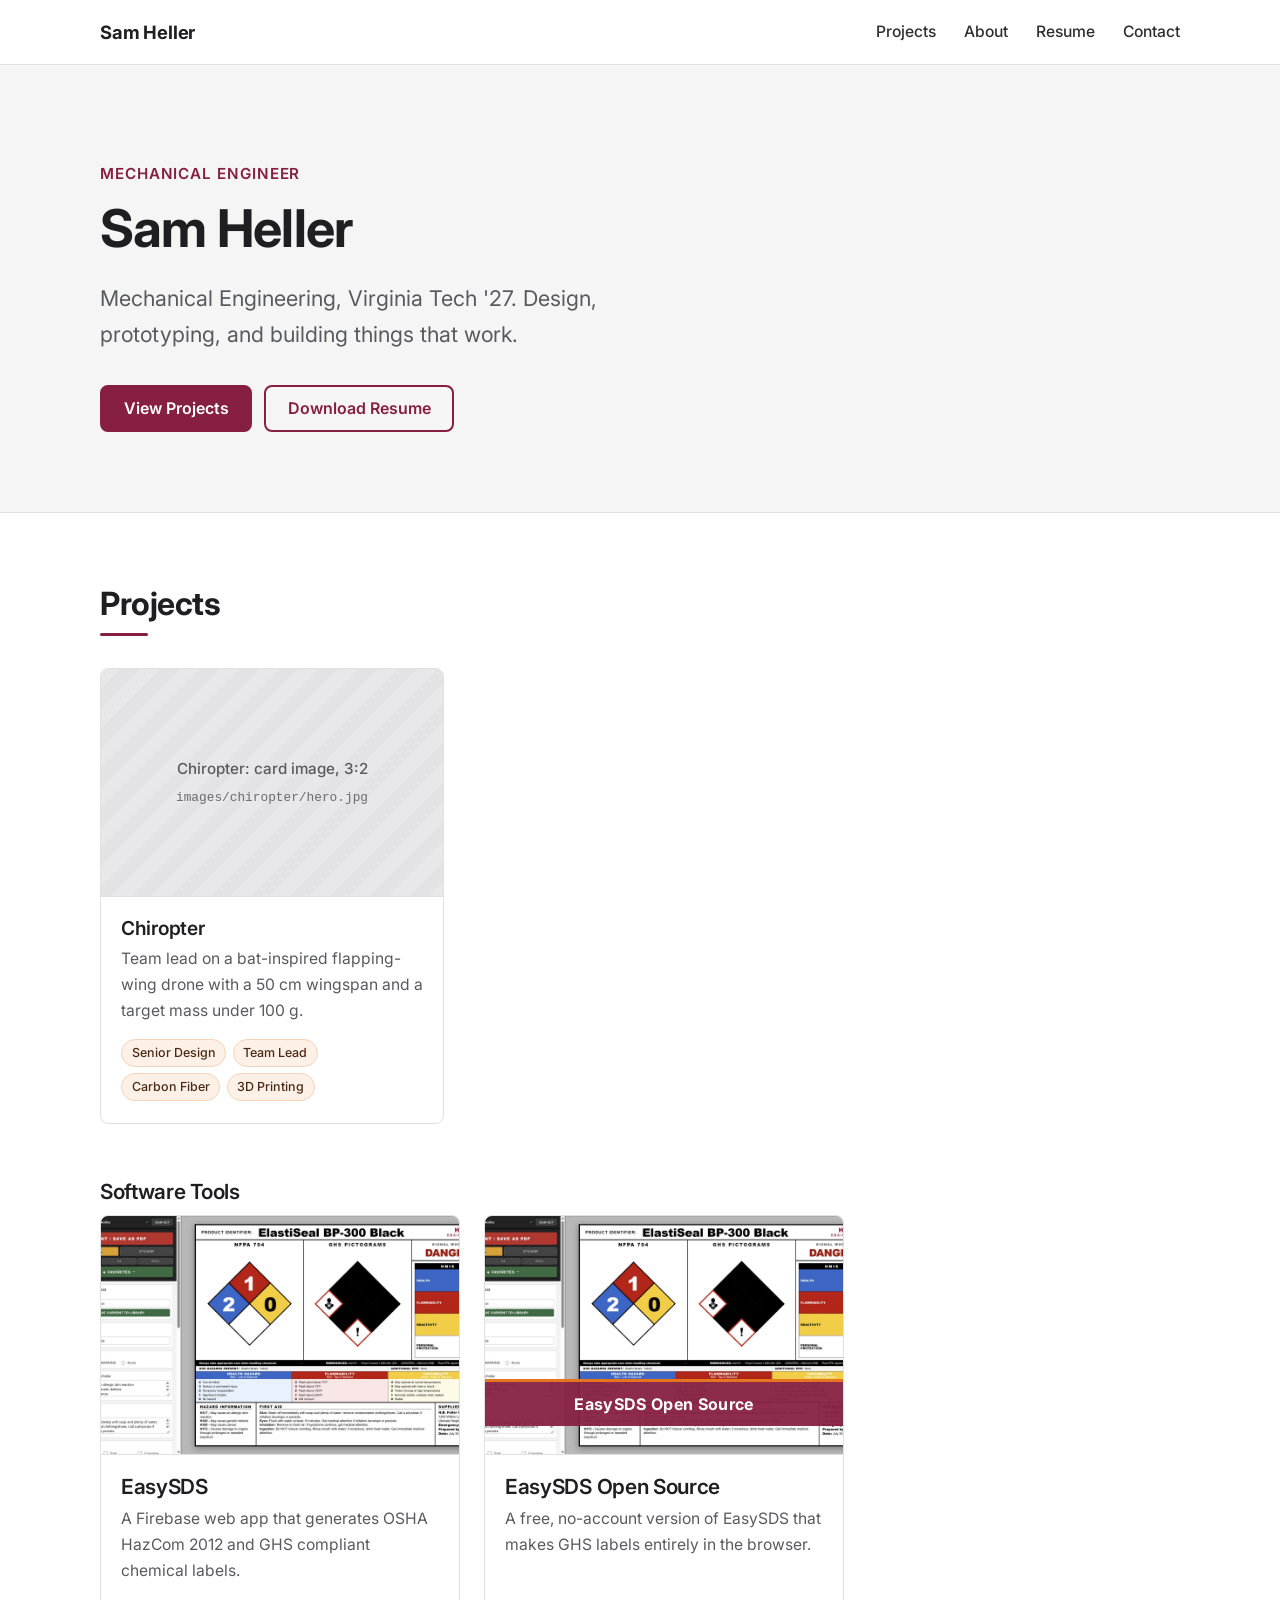
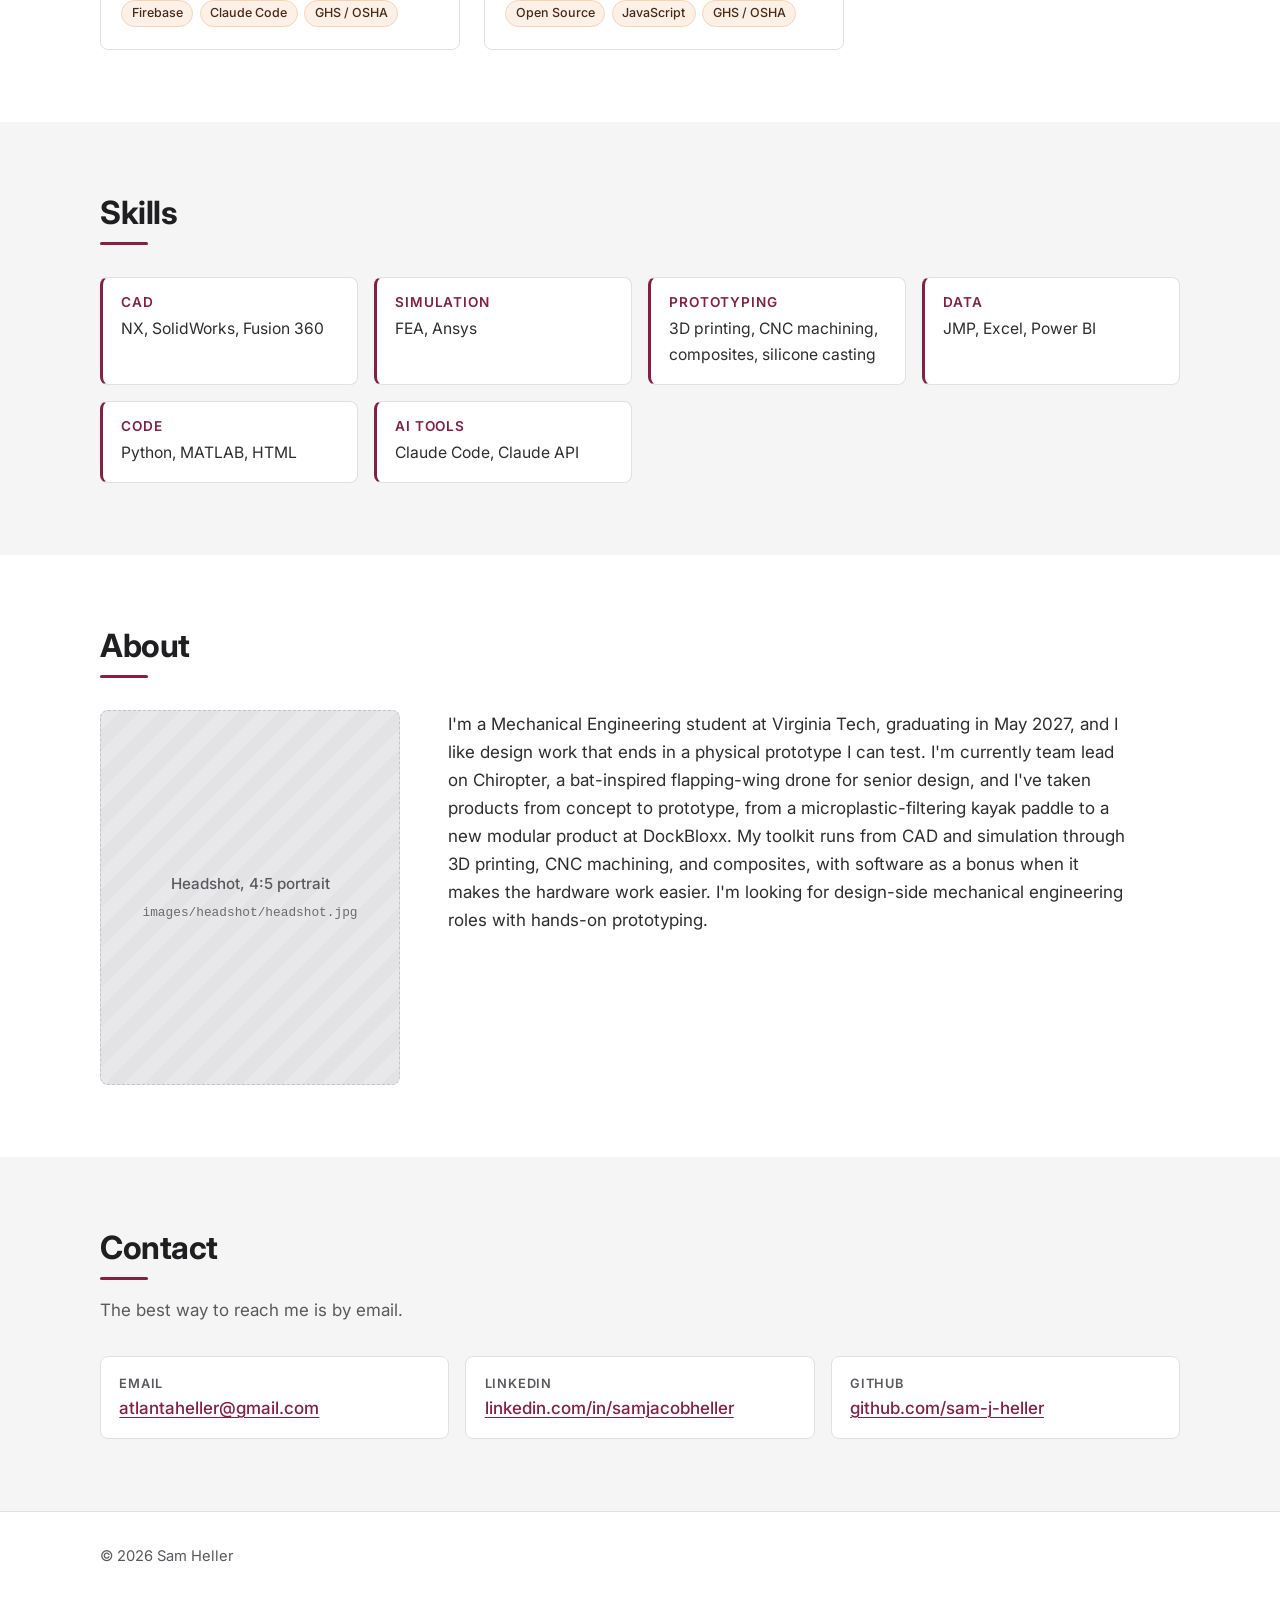
==== commit 5c4d940b: "Add EasySDS cover image to both EasySDS pages and cards Label editor screenshot (ElastiSeal BP-300 B" ====
--- a/index.html
+++ b/index.html
@@ -91,11 +91,7 @@
 
             <!-- Card: EasySDS -->
             <article class="card">
-              <!-- REPLACE WITH: <img class="ratio-3x2" src="images/easysds/hero.jpg" alt="EasySDS label editor with a finished GHS chemical label" loading="lazy" width="1600" height="1067"> -->
-              <div class="ph ratio-3x2" role="img" aria-label="Placeholder for EasySDS project image">
-                <span>EasySDS: card image, label editor, 3:2</span>
-                <code>images/easysds/hero.jpg</code>
-              </div>
+              <img class="ratio-3x2" src="images/easysds/hero.jpg" alt="EasySDS label editor with a finished GHS label for ElastiSeal BP-300 Black, showing the NFPA 704 diamond, GHS pictograms, signal word, and HMIS ratings" loading="lazy" width="2000" height="1092">
               <div class="card-body">
                 <h3><a class="card-link" href="projects/easysds.html">EasySDS</a></h3>
                 <p>A Firebase web app that generates OSHA HazCom 2012 and GHS compliant chemical labels.</p>
@@ -110,11 +106,7 @@
             <!-- Card: EasySDS Open Source -->
             <article class="card">
               <div class="cover">
-                <!-- REPLACE WITH: <img class="ratio-3x2" src="images/easysds-open-source/hero.jpg" alt="EasySDS Open Source label editor with a finished GHS chemical label" loading="lazy" width="1600" height="1067"> -->
-                <div class="ph ratio-3x2" role="img" aria-label="Placeholder for EasySDS Open Source project image">
-                  <span>EasySDS Open Source: card image, label editor, 3:2</span>
-                  <code>images/easysds-open-source/hero.jpg</code>
-                </div>
+                <img class="ratio-3x2" src="images/easysds-open-source/hero.jpg" alt="EasySDS label editor with a finished GHS label for ElastiSeal BP-300 Black, showing the NFPA 704 diamond, GHS pictograms, signal word, and HMIS ratings" loading="lazy" width="2000" height="1092">
                 <span class="cover-banner" aria-hidden="true">EasySDS Open Source</span>
               </div>
               <div class="card-body">
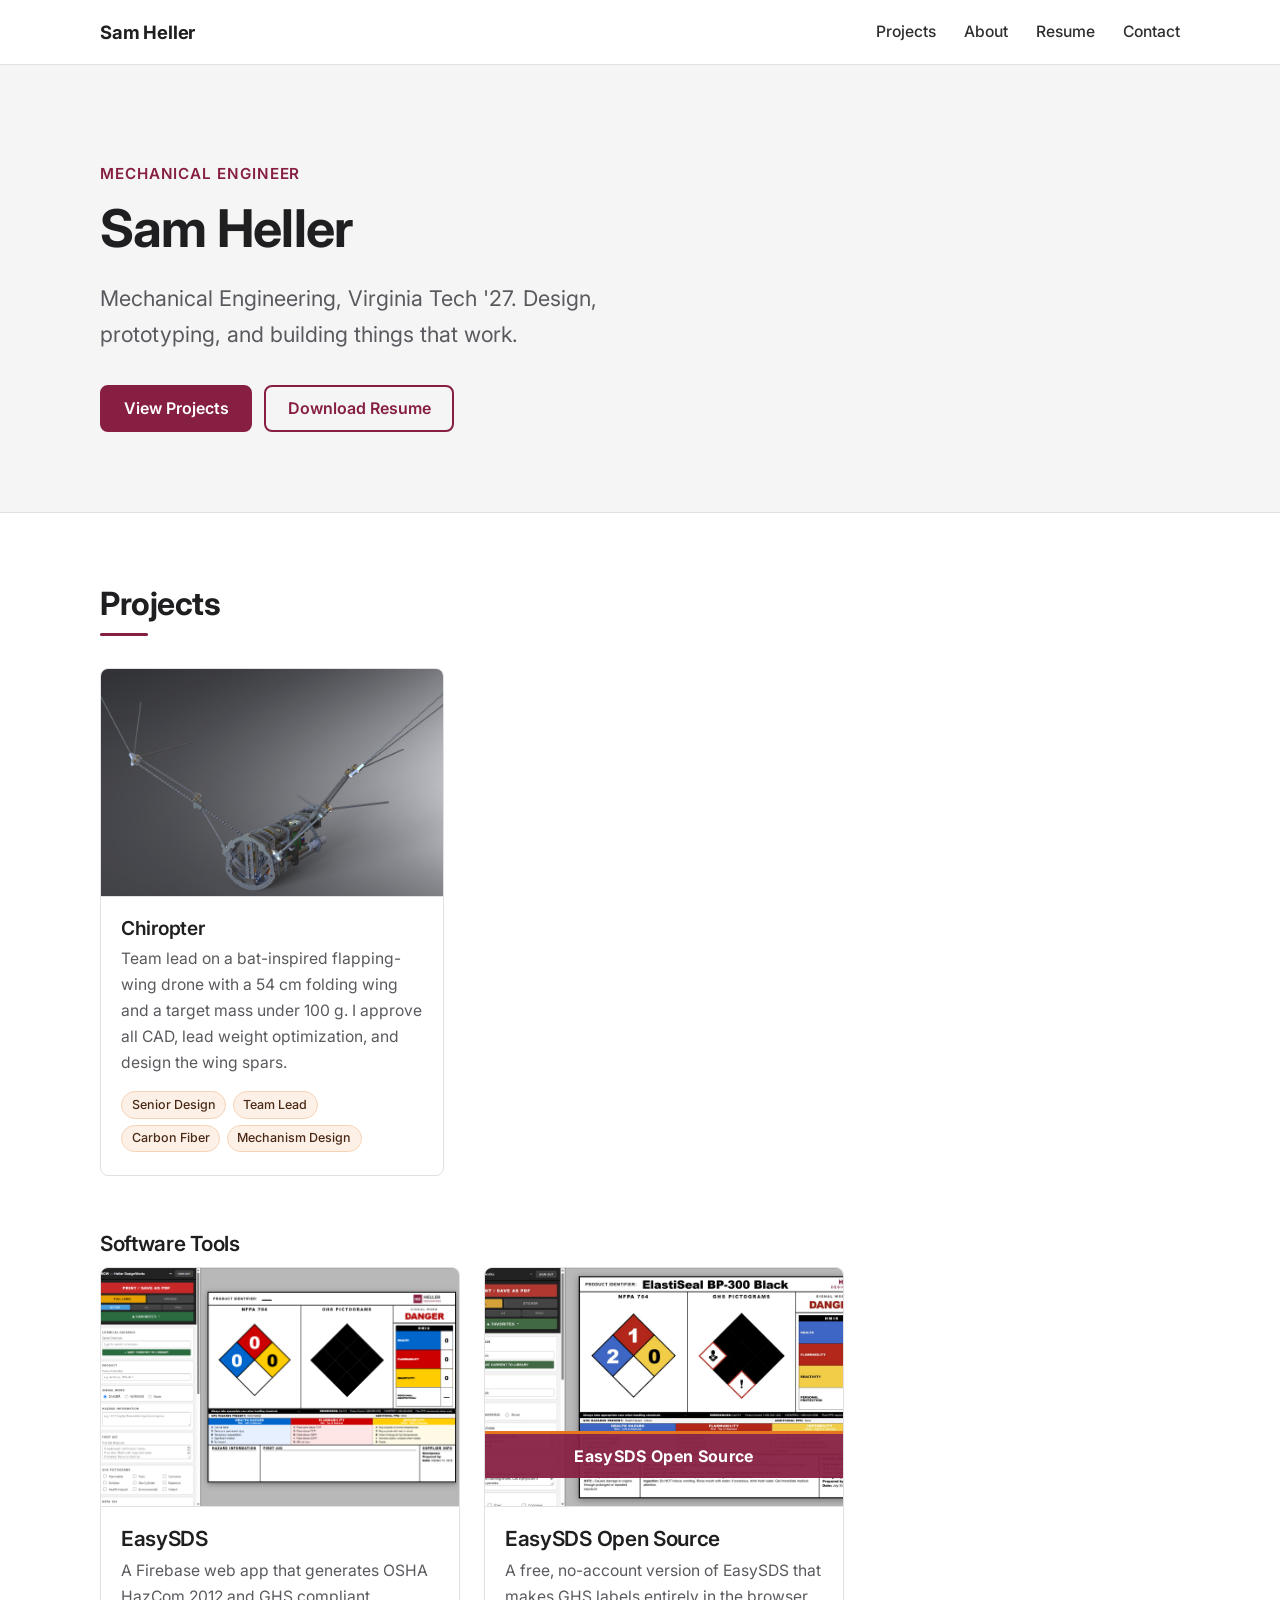
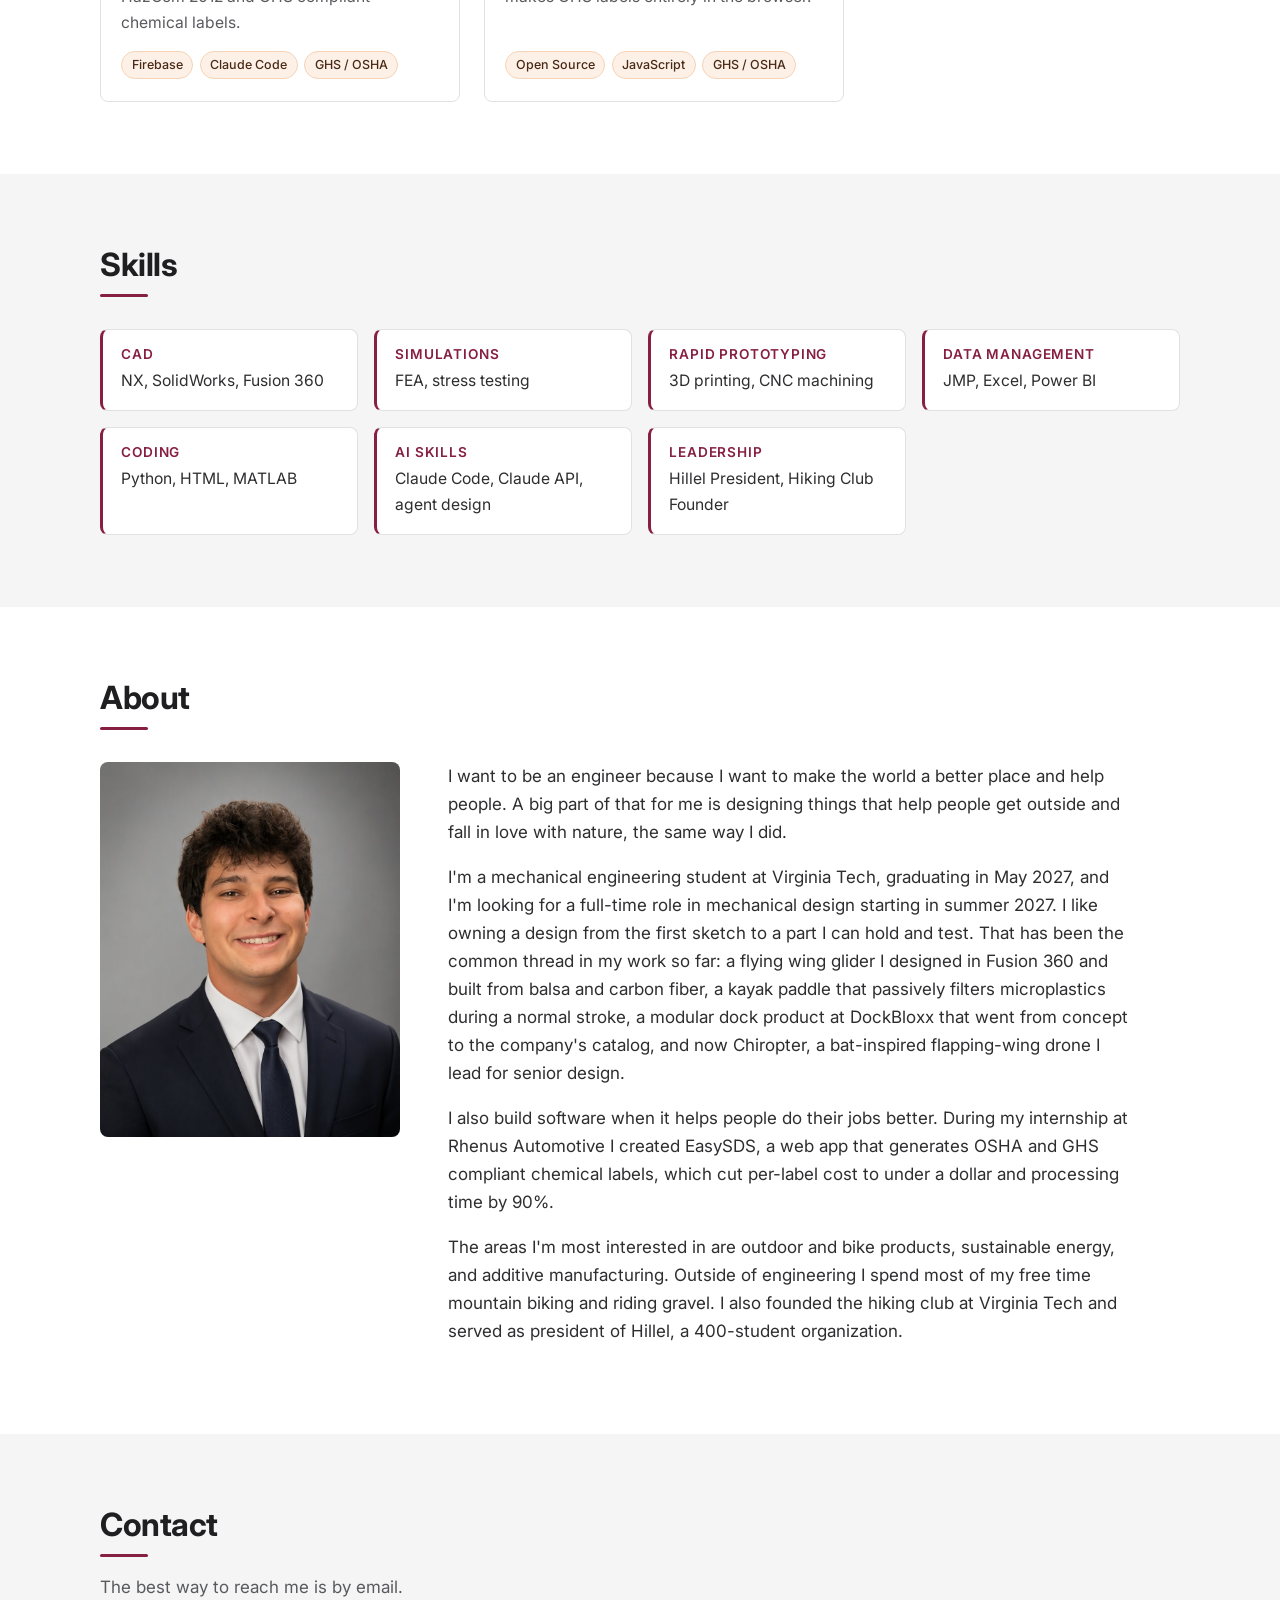
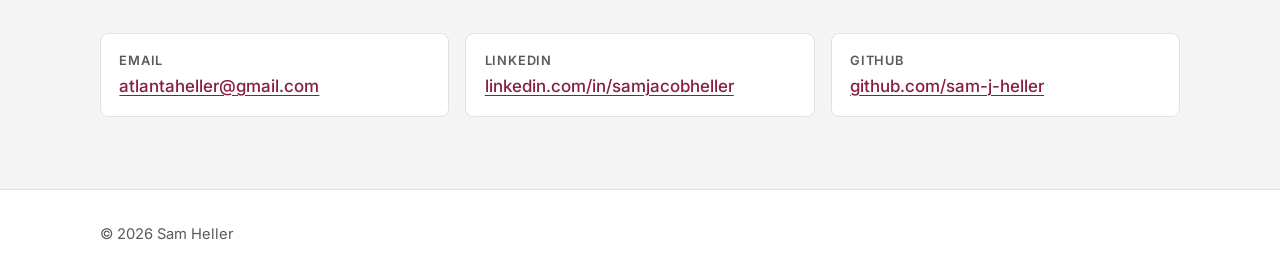
==== commit c063bea6: "Merge Oct 12 site updates with EasySDS Open Source work Keeps the Oct 12 content as written (About, " ====
--- a/index.html
+++ b/index.html
@@ -65,19 +65,15 @@
 
           <!-- Card: Chiropter -->
           <article class="card">
-            <!-- REPLACE WITH: <img class="ratio-3x2" src="images/chiropter/hero.jpg" alt="Chiropter bat-inspired flapping-wing drone" loading="lazy" width="1600" height="1067"> -->
-            <div class="ph ratio-3x2" role="img" aria-label="Placeholder for Chiropter project image">
-              <span>Chiropter: card image, 3:2</span>
-              <code>images/chiropter/hero.jpg</code>
-            </div>
+            <img class="ratio-3x2" src="images/chiropter/hero.jpg" alt="SolidWorks render of the Chiropter flapping-wing drone" loading="lazy" width="1920" height="1080">
             <div class="card-body">
               <h3><a class="card-link" href="projects/chiropter.html">Chiropter</a></h3>
-              <p>Team lead on a bat-inspired flapping-wing drone with a 50 cm wingspan and a target mass under 100 g.</p>
+              <p>Team lead on a bat-inspired flapping-wing drone with a 54 cm folding wing and a target mass under 100 g. I approve all CAD, lead weight optimization, and design the wing spars.</p>
               <ul class="tags" aria-label="Tags">
                 <li>Senior Design</li>
                 <li>Team Lead</li>
                 <li>Carbon Fiber</li>
-                <li>3D Printing</li>
+                <li>Mechanism Design</li>
               </ul>
             </div>
           </article>
@@ -91,7 +87,7 @@
 
             <!-- Card: EasySDS -->
             <article class="card">
-              <img class="ratio-3x2" src="images/easysds/hero.jpg" alt="EasySDS label editor with a finished GHS label for ElastiSeal BP-300 Black, showing the NFPA 704 diamond, GHS pictograms, signal word, and HMIS ratings" loading="lazy" width="2000" height="1092">
+              <img class="ratio-3x2" src="images/easysds/full-label.png" alt="EasySDS label editor next to a live preview of a full GHS chemical label" loading="lazy" width="1476" height="959">
               <div class="card-body">
                 <h3><a class="card-link" href="projects/easysds.html">EasySDS</a></h3>
                 <p>A Firebase web app that generates OSHA HazCom 2012 and GHS compliant chemical labels.</p>
@@ -137,24 +133,28 @@
             <p>NX, SolidWorks, Fusion 360</p>
           </div>
           <div class="skill-group">
-            <h3>Simulation</h3>
-            <p>FEA, Ansys</p>
-          </div>
-          <div class="skill-group">
-            <h3>Prototyping</h3>
-            <p>3D printing, CNC machining, composites, silicone casting</p>
-          </div>
-          <div class="skill-group">
-            <h3>Data</h3>
+            <h3>Simulations</h3>
+            <p>FEA, stress testing</p>
+          </div>
+          <div class="skill-group">
+            <h3>Rapid Prototyping</h3>
+            <p>3D printing, CNC machining</p>
+          </div>
+          <div class="skill-group">
+            <h3>Data Management</h3>
             <p>JMP, Excel, Power BI</p>
           </div>
           <div class="skill-group">
-            <h3>Code</h3>
-            <p>Python, MATLAB, HTML</p>
-          </div>
-          <div class="skill-group">
-            <h3>AI Tools</h3>
-            <p>Claude Code, Claude API</p>
+            <h3>Coding</h3>
+            <p>Python, HTML, MATLAB</p>
+          </div>
+          <div class="skill-group">
+            <h3>AI Skills</h3>
+            <p>Claude Code, Claude API, agent design</p>
+          </div>
+          <div class="skill-group">
+            <h3>Leadership</h3>
+            <p>Hillel President, Hiking Club Founder</p>
           </div>
         </div>
       </div>
@@ -167,14 +167,12 @@
           <h2 id="about-title">About</h2>
         </div>
         <div class="about-grid">
-          <!-- REPLACE WITH: <img class="ratio-4x5" src="images/headshot/headshot.jpg" alt="Sam Heller" width="800" height="1000"> -->
-          <div class="ph ratio-4x5" role="img" aria-label="Placeholder for headshot of Sam Heller">
-            <span>Headshot, 4:5 portrait</span>
-            <code>images/headshot/headshot.jpg</code>
-          </div>
+          <img class="ratio-4x5" src="images/headshot/headshot.jpg" alt="Sam Heller" width="912" height="1152">
           <div class="about-text">
-            <!-- DRAFT: Sam to edit -->
-            <p>I'm a Mechanical Engineering student at Virginia Tech, graduating in May 2027, and I like design work that ends in a physical prototype I can test. I'm currently team lead on Chiropter, a bat-inspired flapping-wing drone for senior design, and I've taken products from concept to prototype, from a microplastic-filtering kayak paddle to a new modular product at DockBloxx. My toolkit runs from CAD and simulation through 3D printing, CNC machining, and composites, with software as a bonus when it makes the hardware work easier. I'm looking for design-side mechanical engineering roles with hands-on prototyping.</p>
+            <p>I want to be an engineer because I want to make the world a better place and help people. A big part of that for me is designing things that help people get outside and fall in love with nature, the same way I did.</p>
+            <p>I'm a mechanical engineering student at Virginia Tech, graduating in May 2027, and I'm looking for a full-time role in mechanical design starting in summer 2027. I like owning a design from the first sketch to a part I can hold and test. That has been the common thread in my work so far: a flying wing glider I designed in Fusion 360 and built from balsa and carbon fiber, a kayak paddle that passively filters microplastics during a normal stroke, a modular dock product at DockBloxx that went from concept to the company's catalog, and now Chiropter, a bat-inspired flapping-wing drone I lead for senior design.</p>
+            <p>I also build software when it helps people do their jobs better. During my internship at Rhenus Automotive I created EasySDS, a web app that generates OSHA and GHS compliant chemical labels, which cut per-label cost to under a dollar and processing time by 90%.</p>
+            <p>The areas I'm most interested in are outdoor and bike products, sustainable energy, and additive manufacturing. Outside of engineering I spend most of my free time mountain biking and riding gravel. I also founded the hiking club at Virginia Tech and served as president of Hillel, a 400-student organization.</p>
           </div>
         </div>
       </div>
--- a/css/style.css
+++ b/css/style.css
@@ -502,6 +502,17 @@
 
 .project-hero .ph, .project-hero img { border-radius: var(--radius); }
 
+/* Screenshots keep their own ratio and get a frame so white UI edges do not
+   blend into the page. */
+img.screenshot {
+  width: 100%;
+  height: auto;
+  border: 1px solid var(--border);
+  border-radius: var(--radius);
+}
+.figure-wide { margin: 0 0 3rem; }
+.figure-wide figcaption { font-size: 0.9rem; color: var(--muted); margin-top: 0.5rem; }
+
 .prose { max-width: 72ch; padding: 3rem 0 1rem; }
 .prose section { margin-bottom: 2.5rem; scroll-margin-top: var(--header-h); }
 .prose ul { padding-left: 1.25rem; margin: 0 0 1em; }
@@ -547,11 +558,25 @@
   margin: 0 0 3rem;
 }
 .gallery figure { margin: 0; }
+.gallery figure.wide { grid-column: 1 / -1; } /* wide screenshots span both columns */
+.gallery figure.solo { /* a lone image on its own row, centered at normal size */
+  grid-column: 1 / -1;
+  justify-self: center;
+  width: calc(50% - 0.625rem);
+}
 .gallery .ph, .gallery img { border-radius: var(--radius); }
+/* Labeled diagrams keep their own ratio so the key is never cropped. */
+.gallery img.diagram {
+  width: 100%;
+  height: auto;
+  background: #fff;
+  border: 1px solid var(--border);
+}
 .gallery figcaption { font-size: 0.9rem; color: var(--muted); margin-top: 0.5rem; }
 
 @media (max-width: 600px) {
   .gallery { grid-template-columns: 1fr; }
+  .gallery figure.solo { width: 100%; }
   .section { padding: 3.25rem 0; }
   .hero { padding: 4rem 0 3.5rem; }
 }
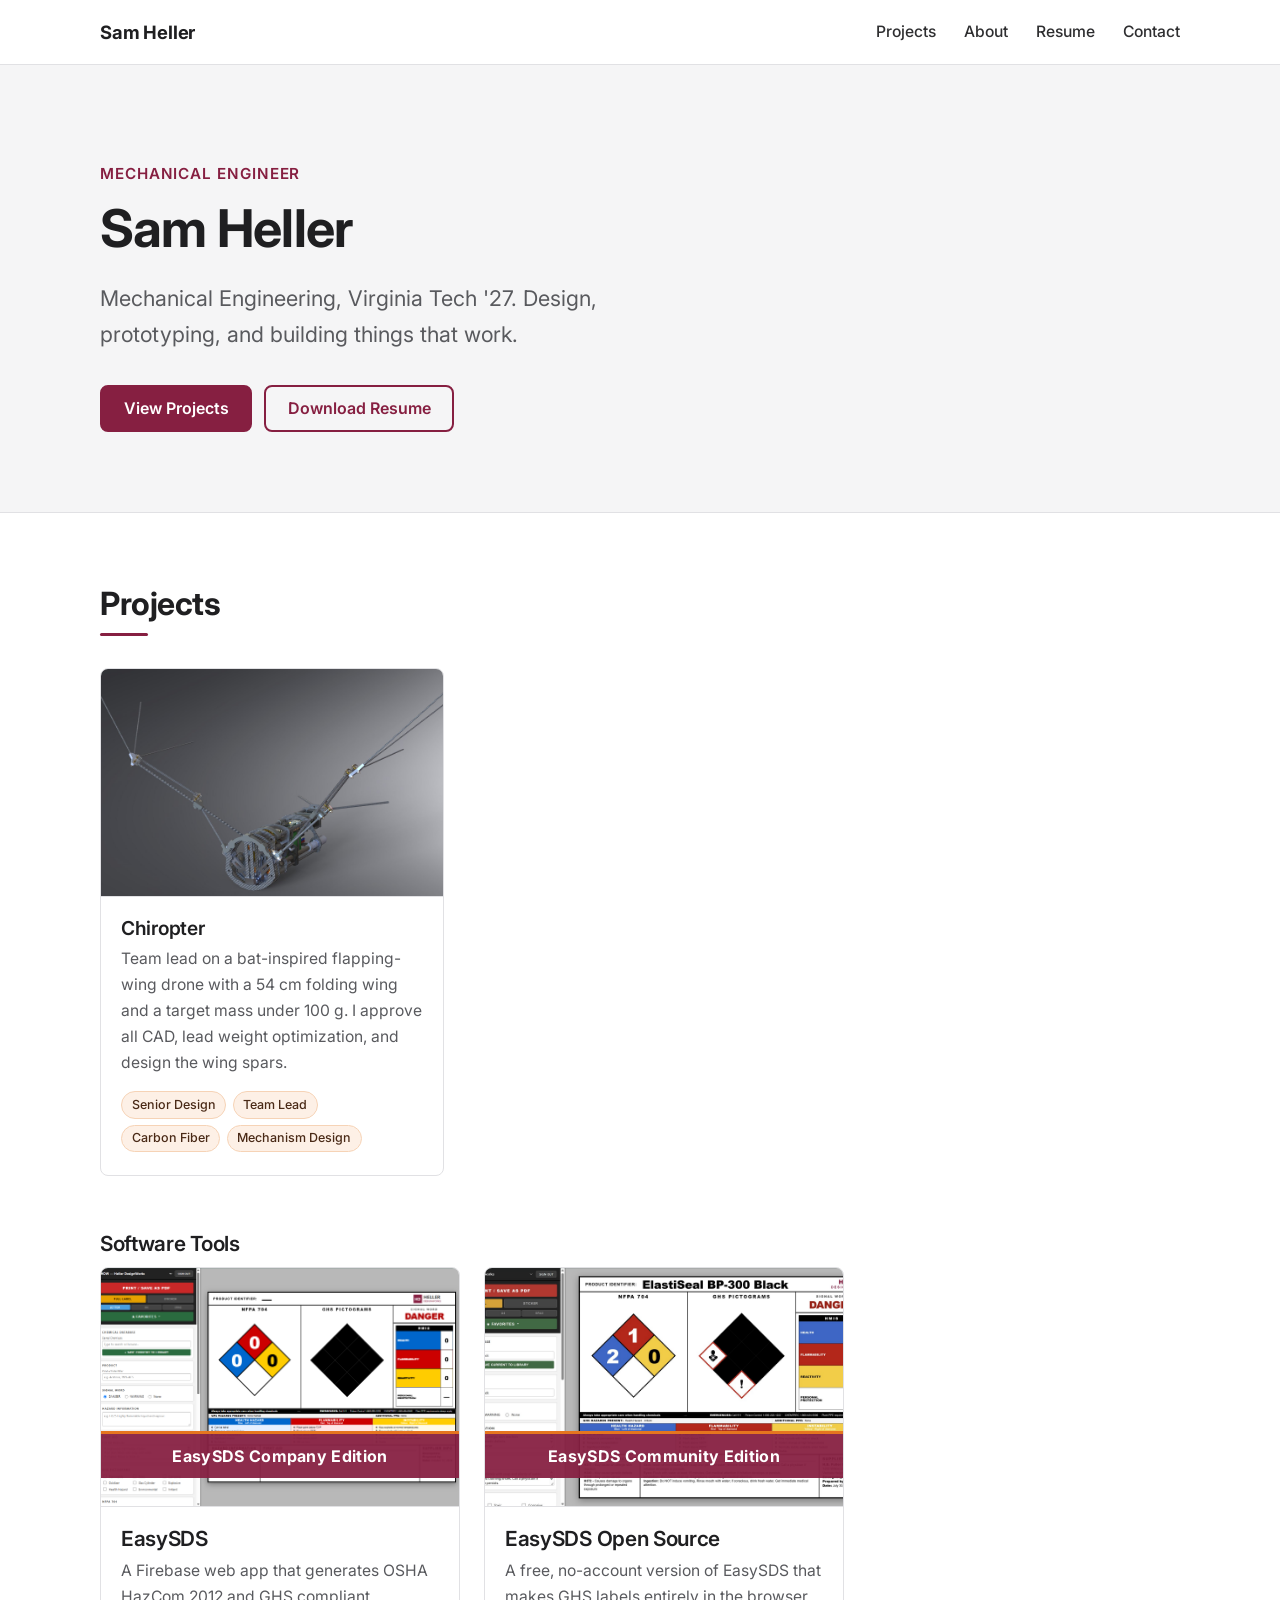
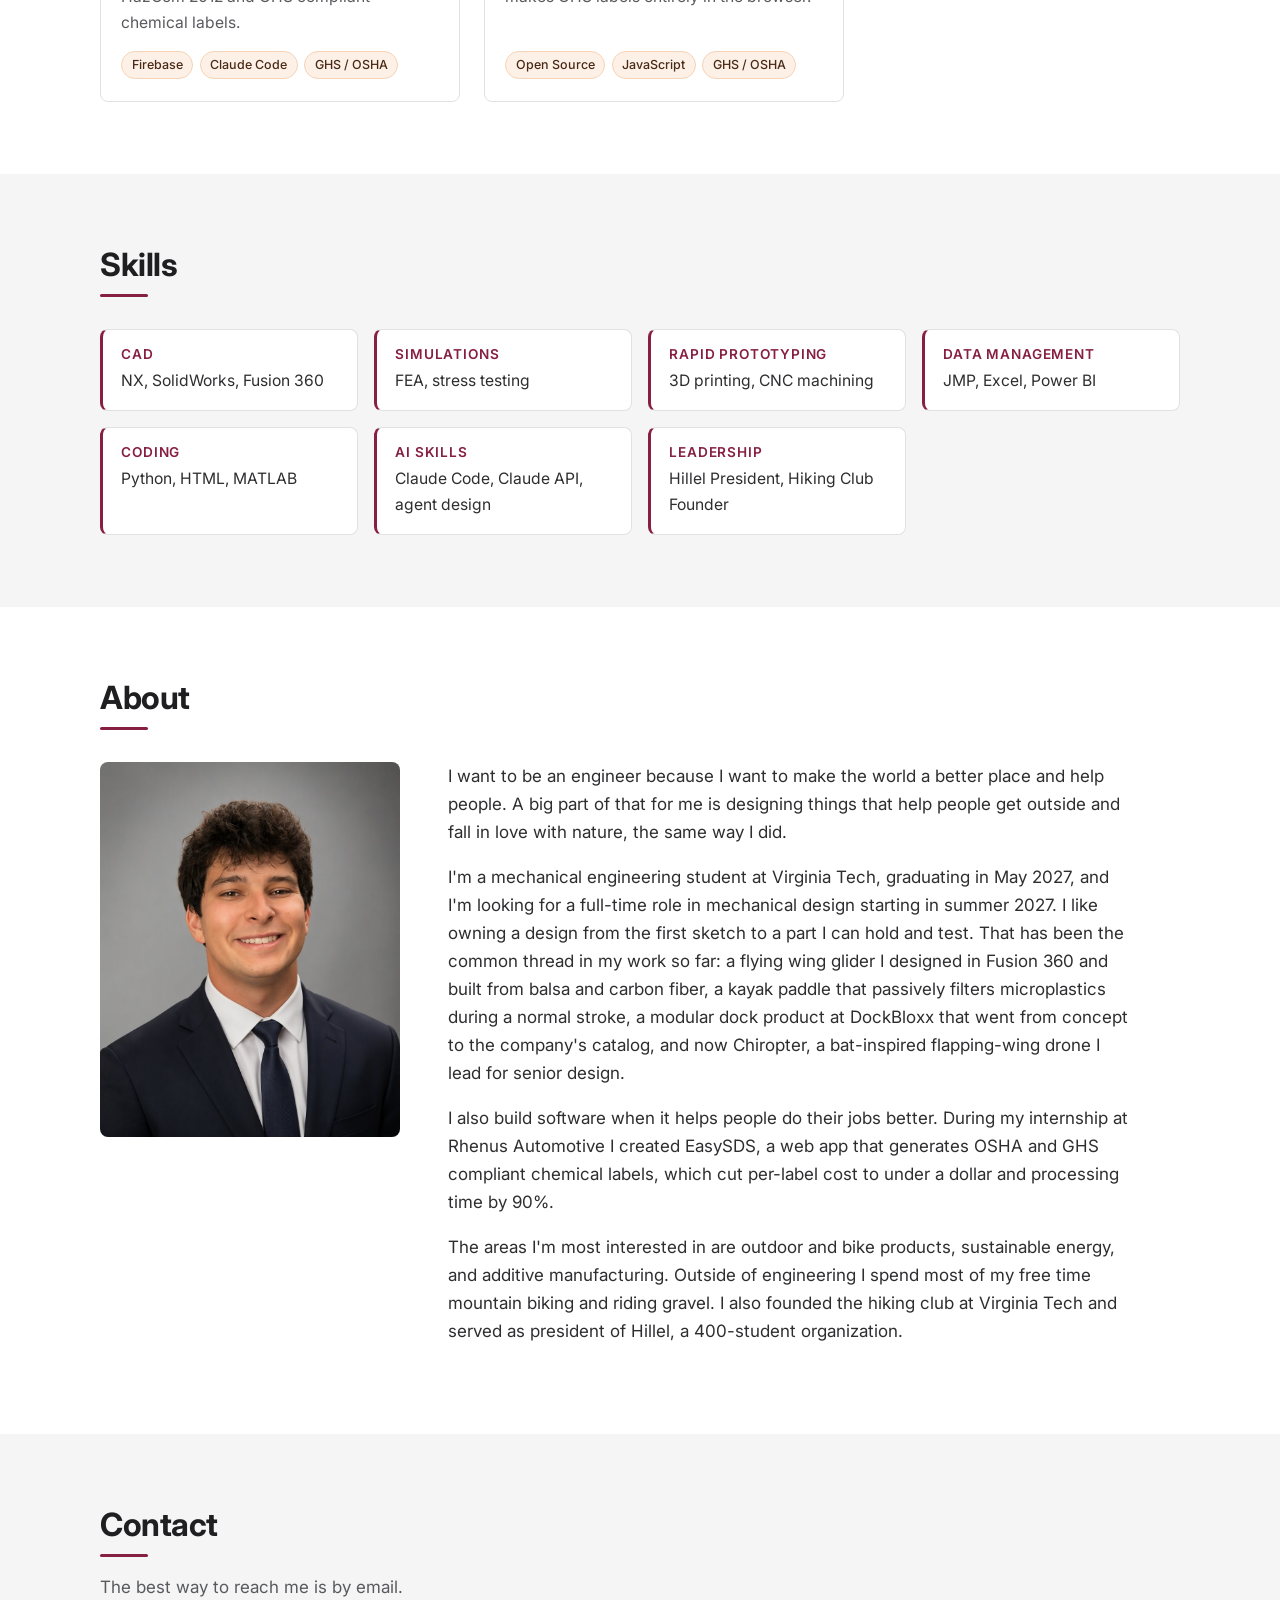
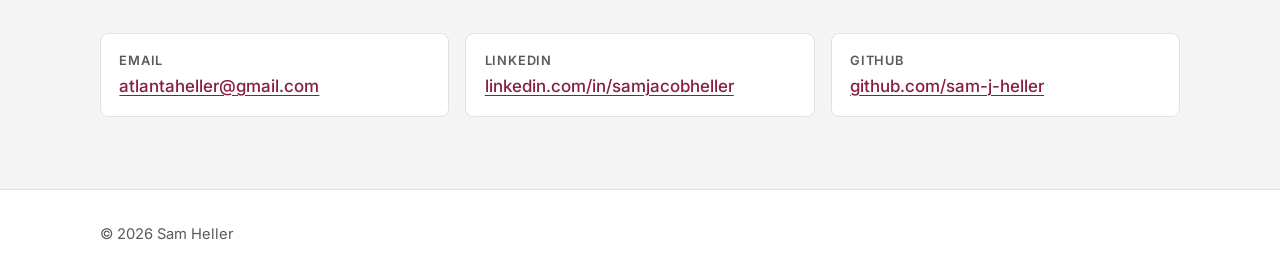
==== commit bb8efc0f: "Label the two EasySDS covers Company Edition and Community Edition Adds an "EasySDS Company Edition"" ====
--- a/index.html
+++ b/index.html
@@ -87,7 +87,10 @@
 
             <!-- Card: EasySDS -->
             <article class="card">
-              <img class="ratio-3x2" src="images/easysds/full-label.png" alt="EasySDS label editor next to a live preview of a full GHS chemical label" loading="lazy" width="1476" height="959">
+              <div class="cover">
+                <img class="ratio-3x2" src="images/easysds/full-label.png" alt="EasySDS label editor next to a live preview of a full GHS chemical label" loading="lazy" width="1476" height="959">
+                <span class="cover-banner" aria-hidden="true">EasySDS Company Edition</span>
+              </div>
               <div class="card-body">
                 <h3><a class="card-link" href="projects/easysds.html">EasySDS</a></h3>
                 <p>A Firebase web app that generates OSHA HazCom 2012 and GHS compliant chemical labels.</p>
@@ -103,7 +106,7 @@
             <article class="card">
               <div class="cover">
                 <img class="ratio-3x2" src="images/easysds-open-source/hero.jpg" alt="EasySDS label editor with a finished GHS label for ElastiSeal BP-300 Black, showing the NFPA 704 diamond, GHS pictograms, signal word, and HMIS ratings" loading="lazy" width="2000" height="1092">
-                <span class="cover-banner" aria-hidden="true">EasySDS Open Source</span>
+                <span class="cover-banner" aria-hidden="true">EasySDS Community Edition</span>
               </div>
               <div class="card-body">
                 <h3><a class="card-link" href="projects/easysds-open-source.html">EasySDS Open Source</a></h3>
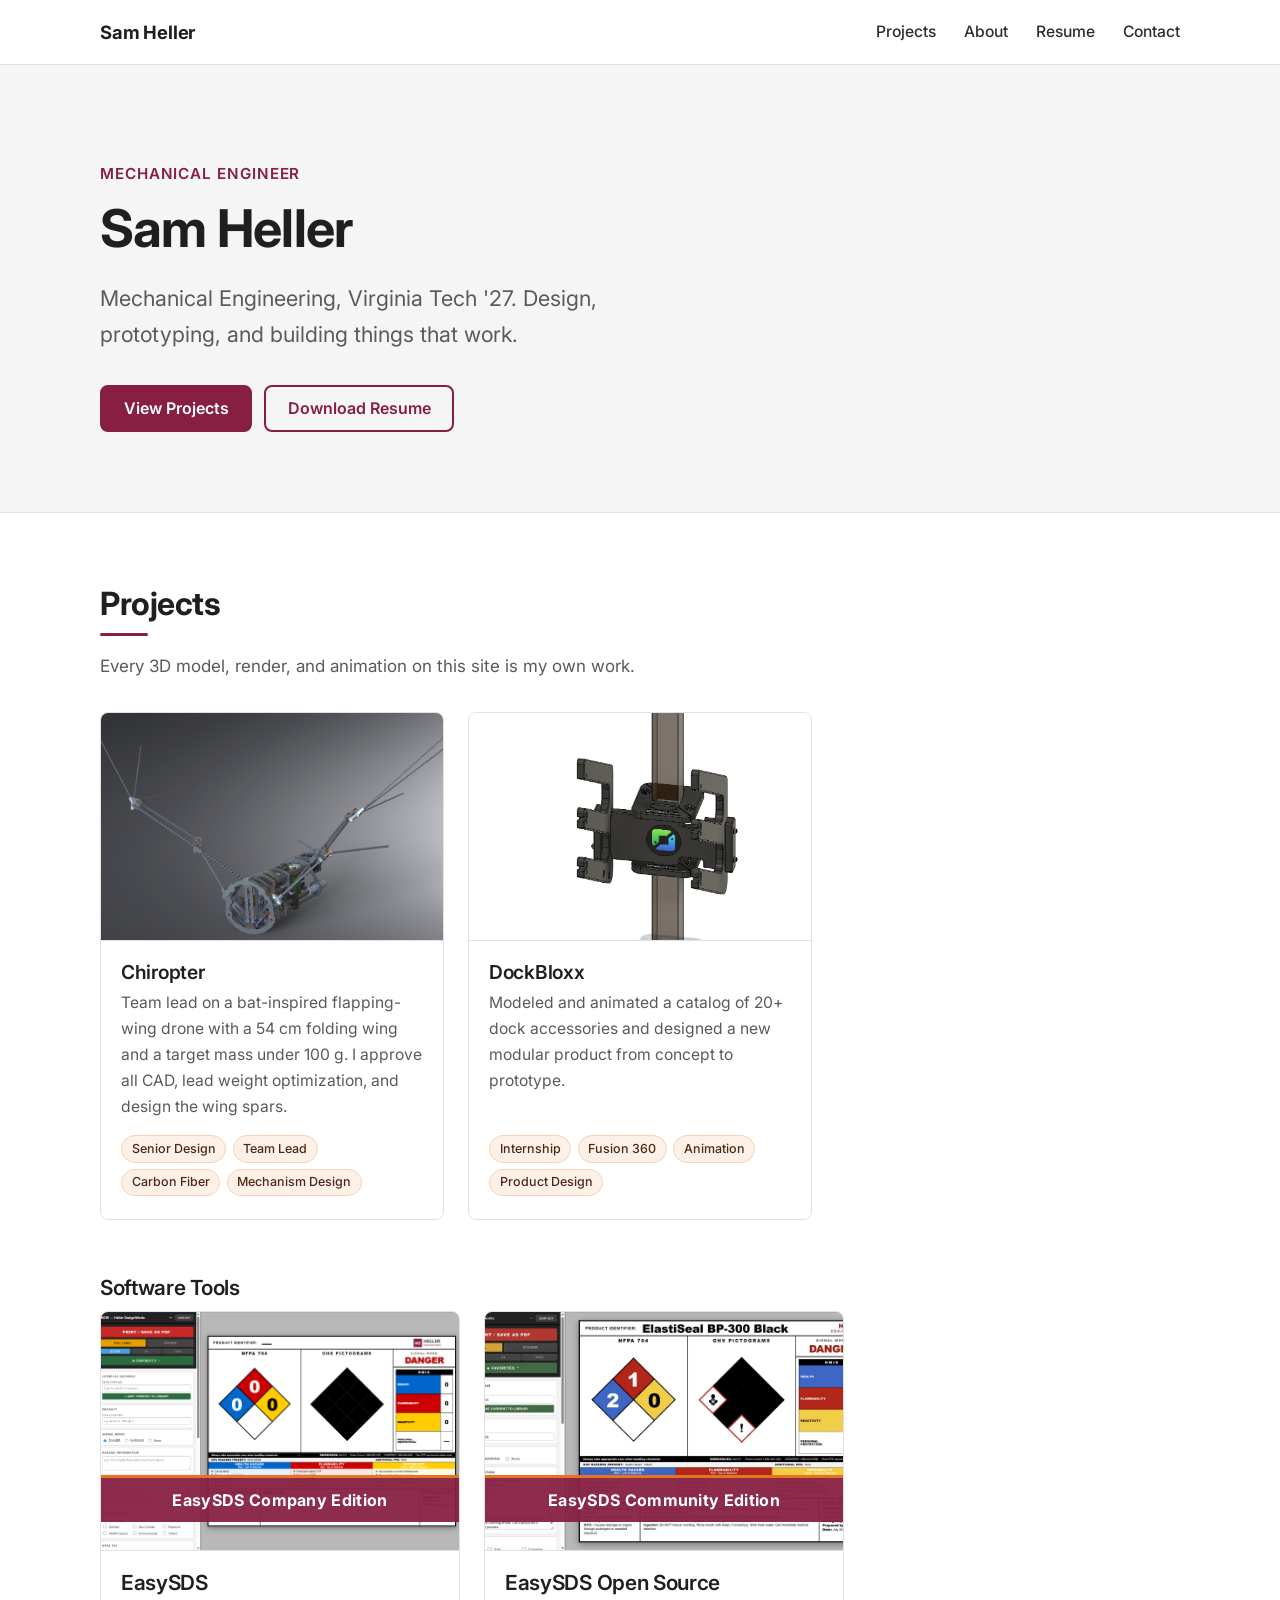
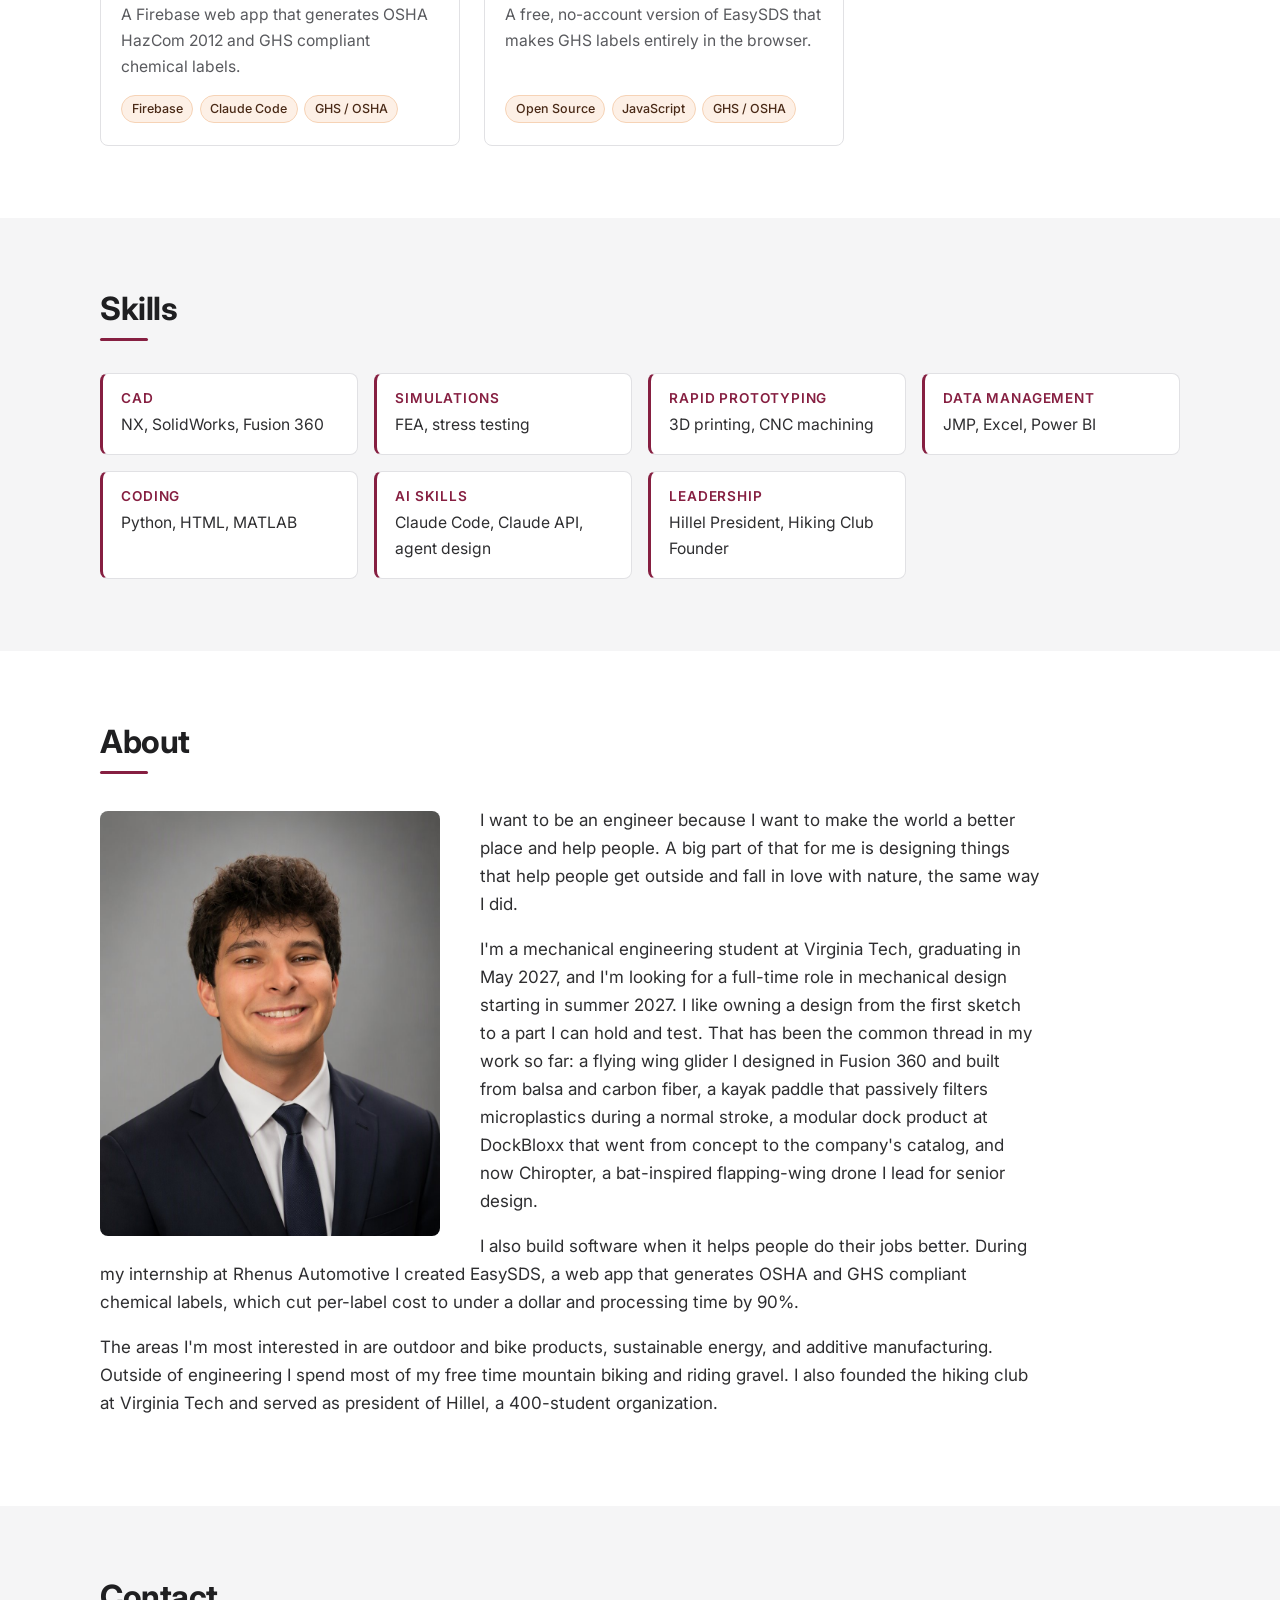
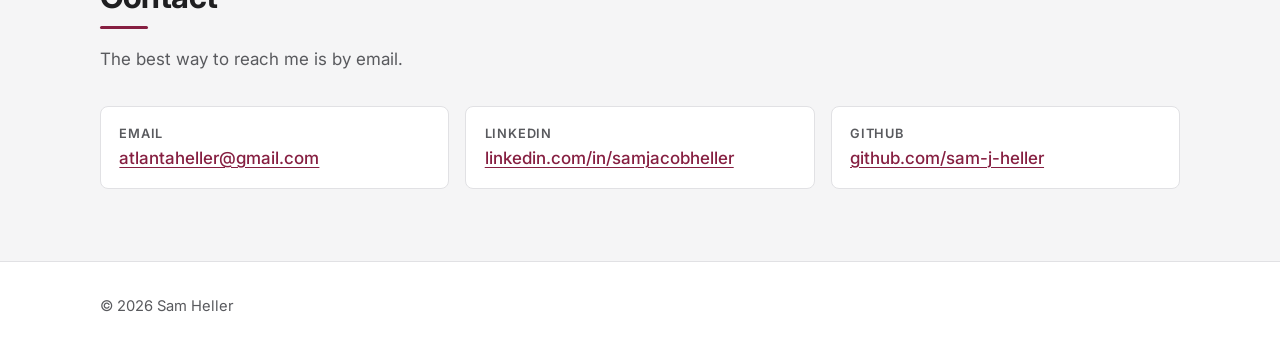
==== commit 67c8b8d1: "Add DockBloxx project page featuring the Wake Surf Bloxx animation Hero is Sam's Wake Surf Bloxx ass" ====
--- a/index.html
+++ b/index.html
@@ -59,6 +59,7 @@
       <div class="container">
         <div class="section-head">
           <h2 id="projects-title">Projects</h2>
+          <p>Every 3D model, render, and animation on this site is my own work.</p>
         </div>
 
         <div class="card-grid">
@@ -78,6 +79,21 @@
             </div>
           </article>
 
+          <!-- Card: DockBloxx (public work only) -->
+          <article class="card">
+            <img class="ratio-3x2" src="images/dockbloxx/hero.jpg" alt="Render of the Wake Surf Bloxx mounted on a dock post with both board cradles installed" loading="lazy" width="1518" height="745">
+            <div class="card-body">
+              <h3><a class="card-link" href="projects/dockbloxx.html">DockBloxx</a></h3>
+              <p>Modeled and animated a catalog of 20+ dock accessories and designed a new modular product from concept to prototype.</p>
+              <ul class="tags" aria-label="Tags">
+                <li>Internship</li>
+                <li>Fusion 360</li>
+                <li>Animation</li>
+                <li>Product Design</li>
+              </ul>
+            </div>
+          </article>
+
         </div>
 
         <!-- Software tools: secondary to the ME work above -->
--- a/css/style.css
+++ b/css/style.css
@@ -314,6 +314,28 @@
    so one screenshot can serve two projects. Works over a .ph or an <img>. */
 .cover { position: relative; overflow: hidden; }
 .project-hero .cover { border-radius: var(--radius); }
+/* Project hero as a video (DockBloxx): poster frame until played. */
+.hero-video {
+  display: block;
+  width: 100%;
+  height: auto;
+  background: #fff;
+  border: 1px solid var(--border);
+  border-radius: var(--radius);
+}
+.project-hero .figure-wide { margin: 0; }
+
+/* "All my own work" callout, used where company products could be mistaken
+   for company-made renders. */
+.credit-note {
+  max-width: 72ch;
+  margin: 2rem 0 0;
+  padding: 0.85rem 1.1rem;
+  background: var(--orange-tint);
+  border-left: 3px solid var(--maroon);
+  border-radius: var(--radius);
+  font-size: 0.98rem;
+}
 .cover-banner {
   position: absolute;
   left: 0; right: 0; bottom: 12%;
@@ -411,19 +433,22 @@
 .skill-group p { margin: 0; font-size: 0.98rem; }
 
 /* ---------- About ---------- */
+/* The photo floats left so the bio wraps around it and continues full width
+   below it. max-width keeps the full-width lines readable. */
 
 .about-grid {
-  display: grid;
-  grid-template-columns: minmax(0, 300px) minmax(0, 1fr);
-  gap: 3rem;
-  align-items: start;
-}
-.about-grid .ph, .about-grid img { border-radius: var(--radius); }
-.about-text p { max-width: 62ch; }
+  display: flow-root;
+  max-width: 940px;
+}
+.about-grid img {
+  float: left;
+  width: 340px;
+  margin: 0.35rem 2.5rem 1.25rem 0;
+  border-radius: var(--radius);
+}
 
 @media (max-width: 720px) {
-  .about-grid { grid-template-columns: 1fr; gap: 1.75rem; }
-  .about-grid .ph, .about-grid img { max-width: 280px; }
+  .about-grid img { float: none; width: 100%; max-width: 280px; margin: 0 0 1.75rem; }
 }
 
 /* ---------- Contact ---------- */
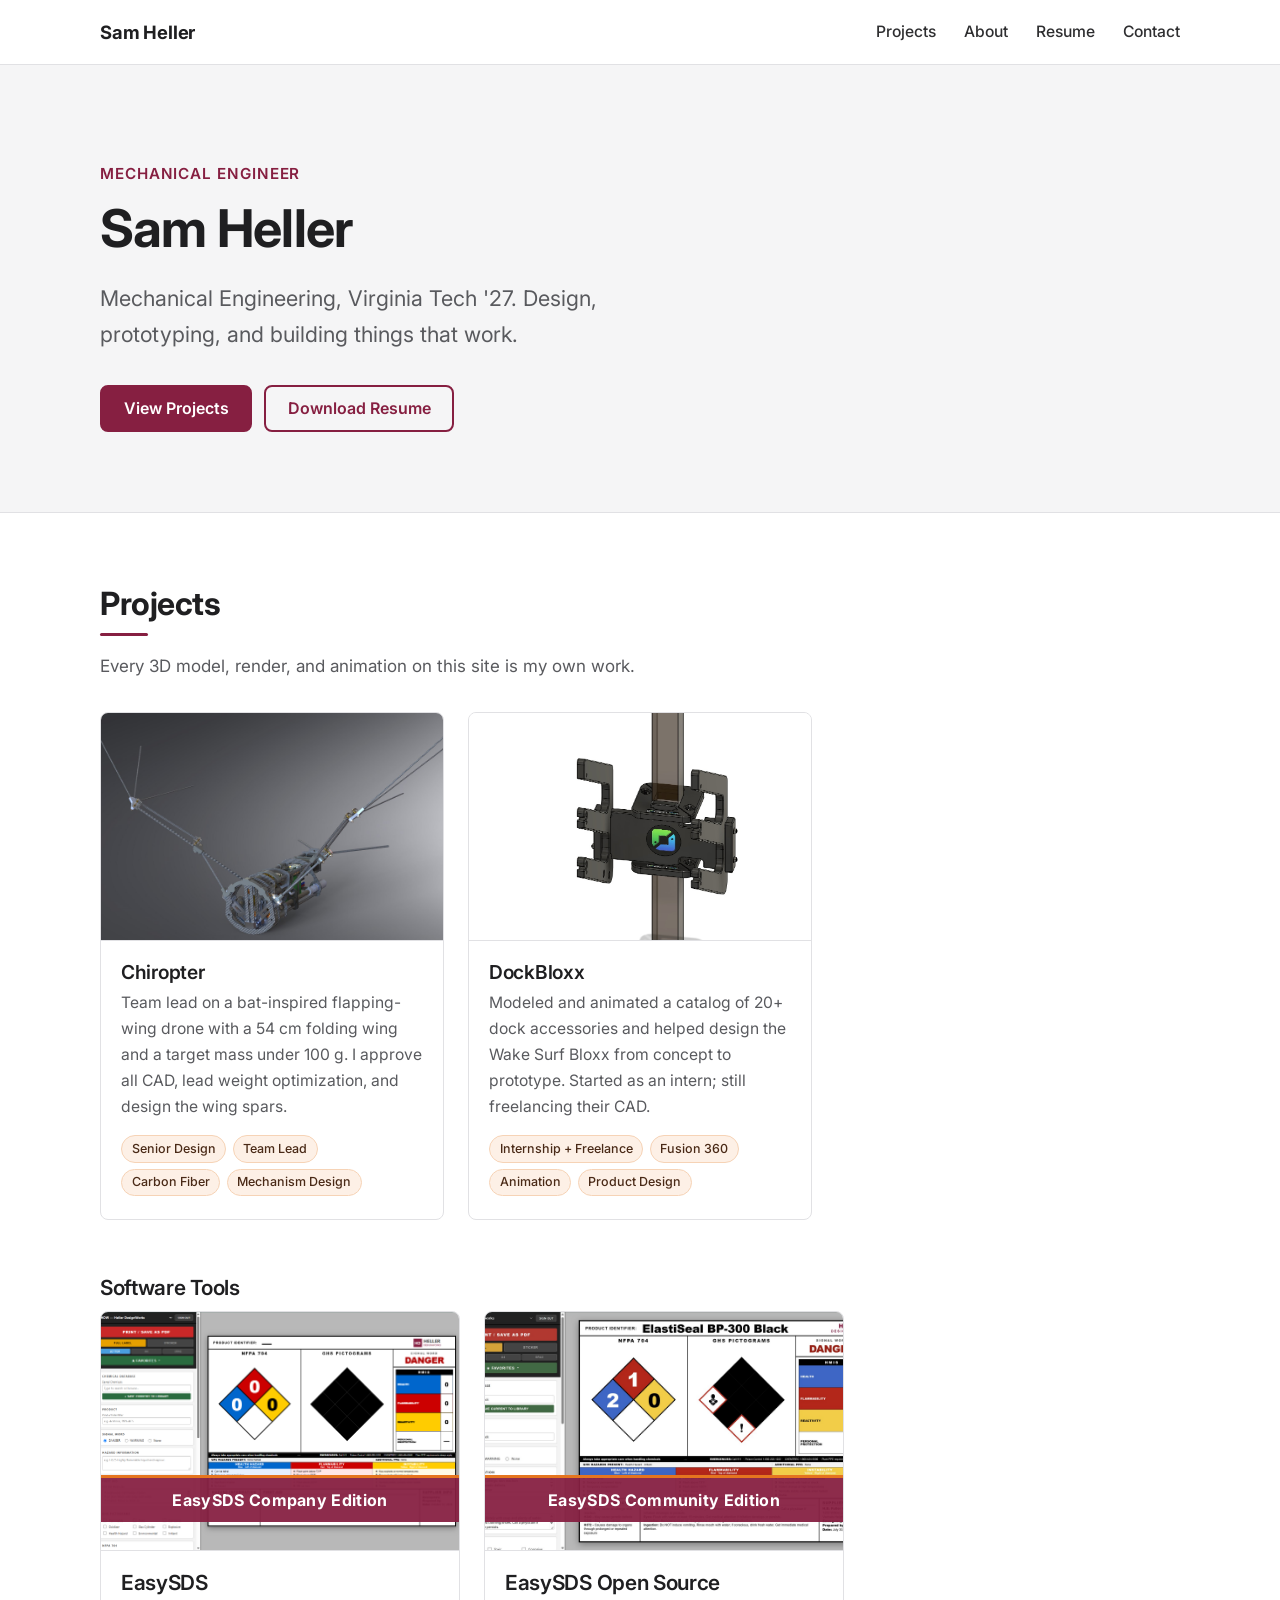
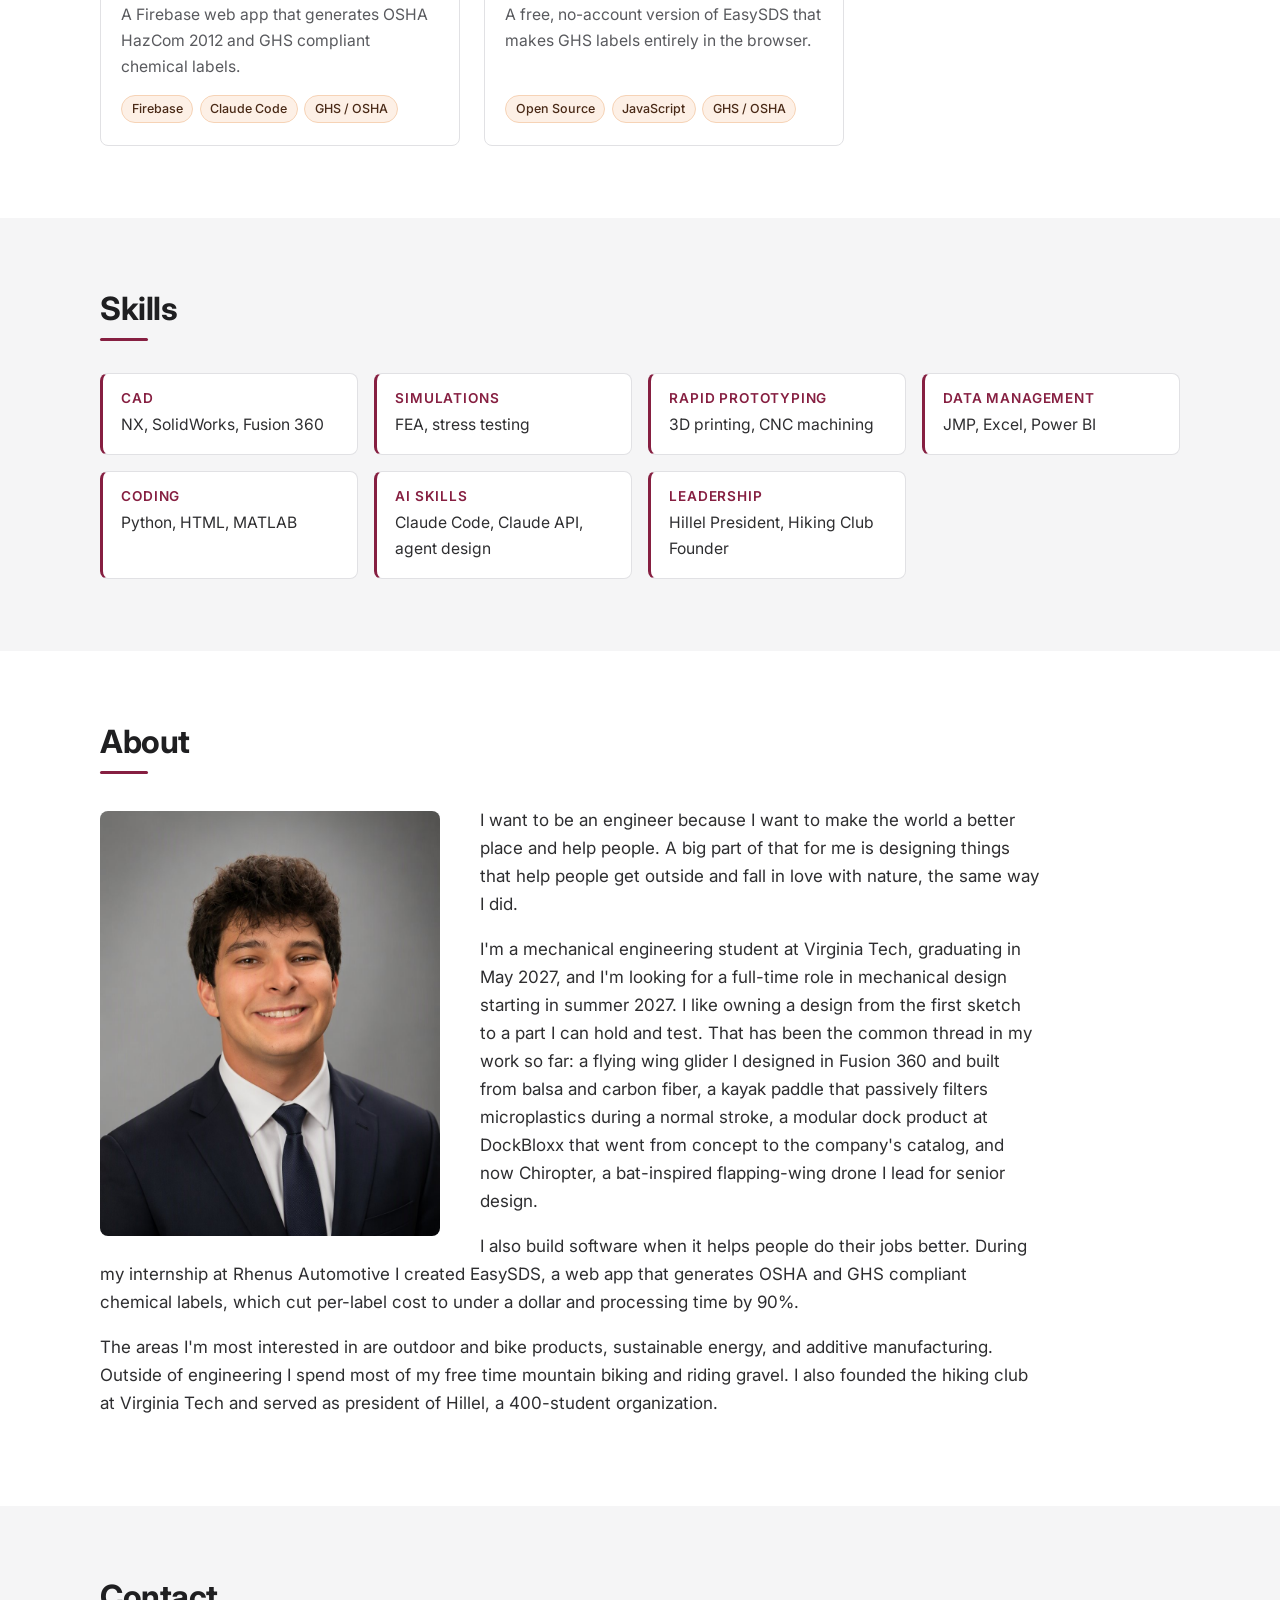
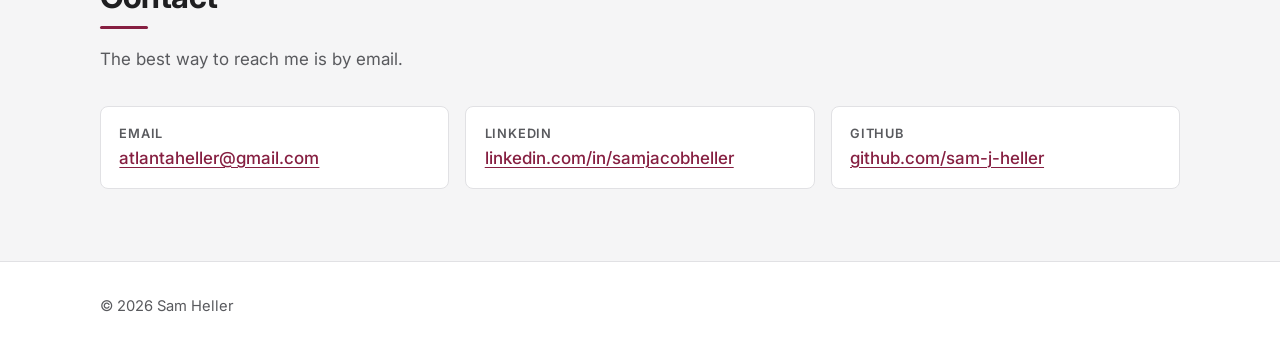
==== commit 6e2bb5f2: "DockBloxx: Sam helped design the Wake Surf Bloxx and still freelances Replaces the last [Add:] note," ====
--- a/index.html
+++ b/index.html
@@ -84,9 +84,9 @@
             <img class="ratio-3x2" src="images/dockbloxx/hero.jpg" alt="Render of the Wake Surf Bloxx mounted on a dock post with both board cradles installed" loading="lazy" width="1518" height="745">
             <div class="card-body">
               <h3><a class="card-link" href="projects/dockbloxx.html">DockBloxx</a></h3>
-              <p>Modeled and animated a catalog of 20+ dock accessories and designed a new modular product from concept to prototype.</p>
+              <p>Modeled and animated a catalog of 20+ dock accessories and helped design the Wake Surf Bloxx from concept to prototype. Started as an intern; still freelancing their CAD.</p>
               <ul class="tags" aria-label="Tags">
-                <li>Internship</li>
+                <li>Internship + Freelance</li>
                 <li>Fusion 360</li>
                 <li>Animation</li>
                 <li>Product Design</li>
